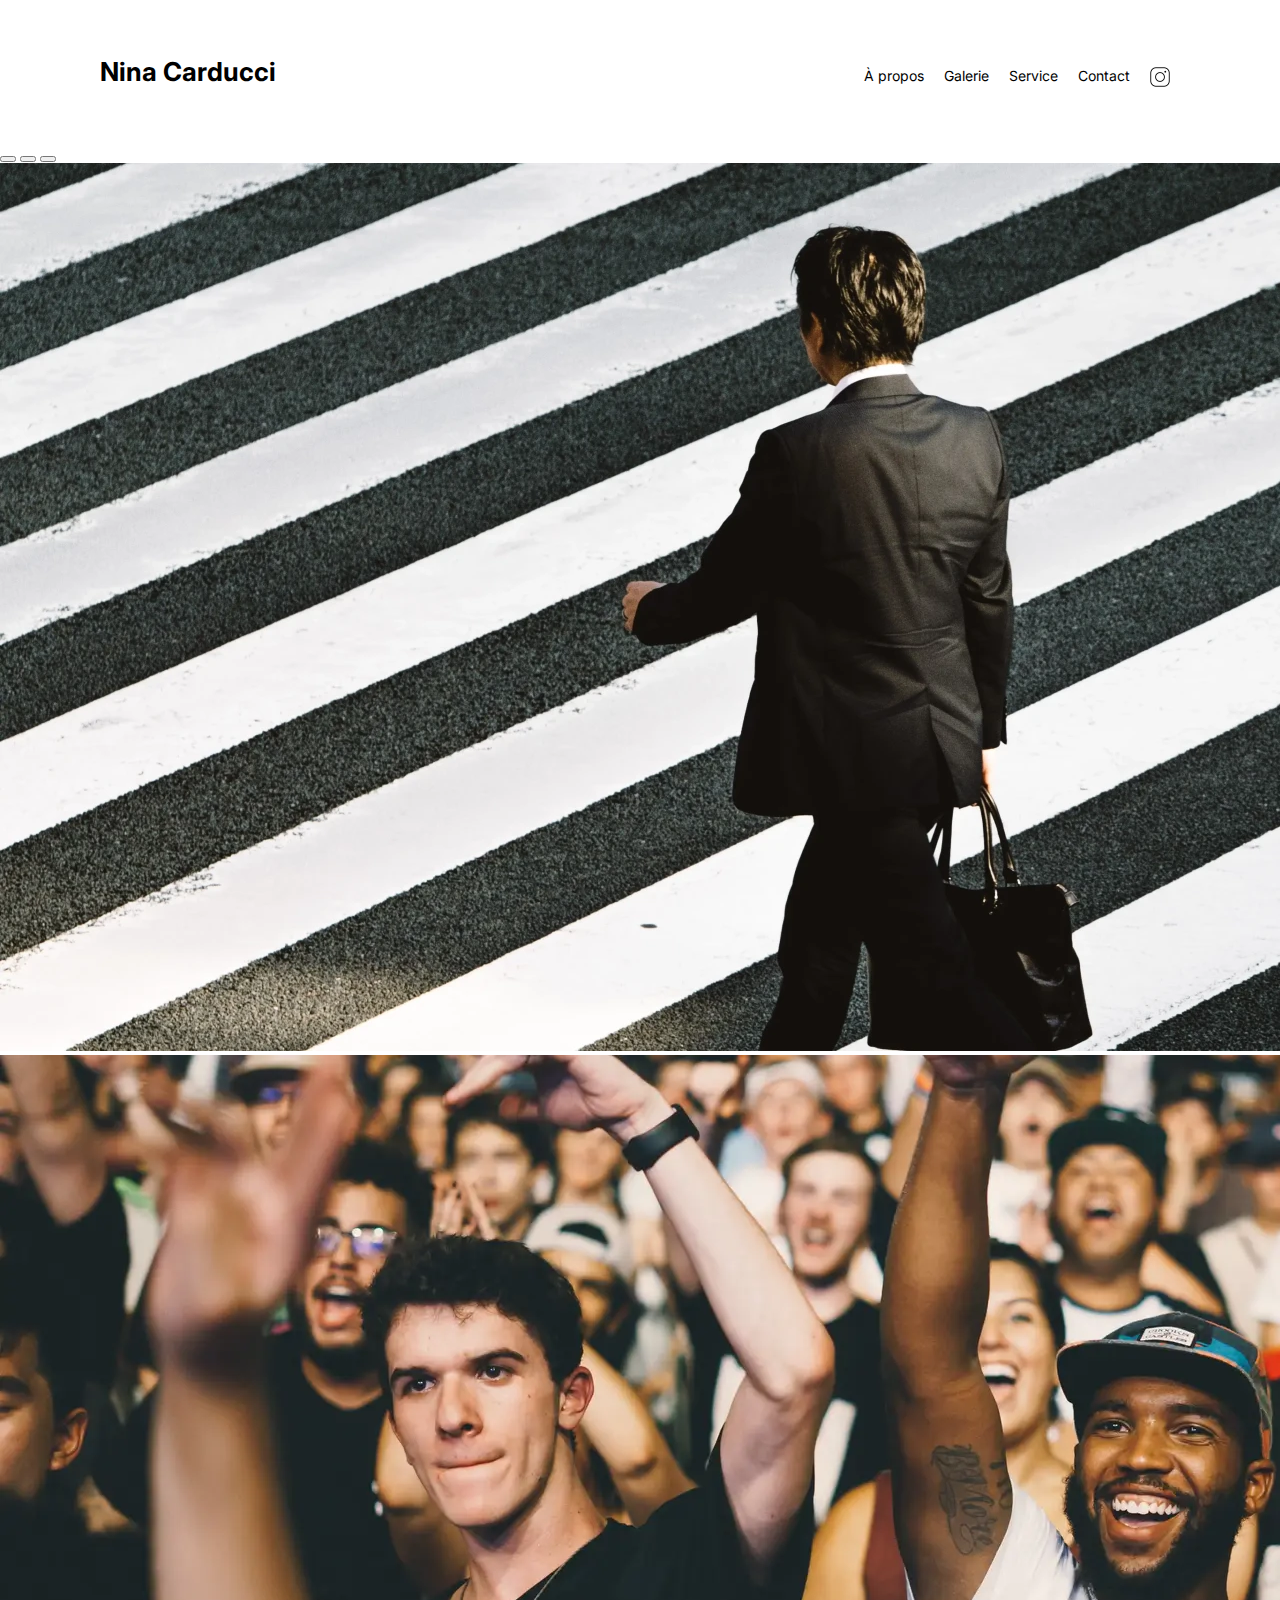
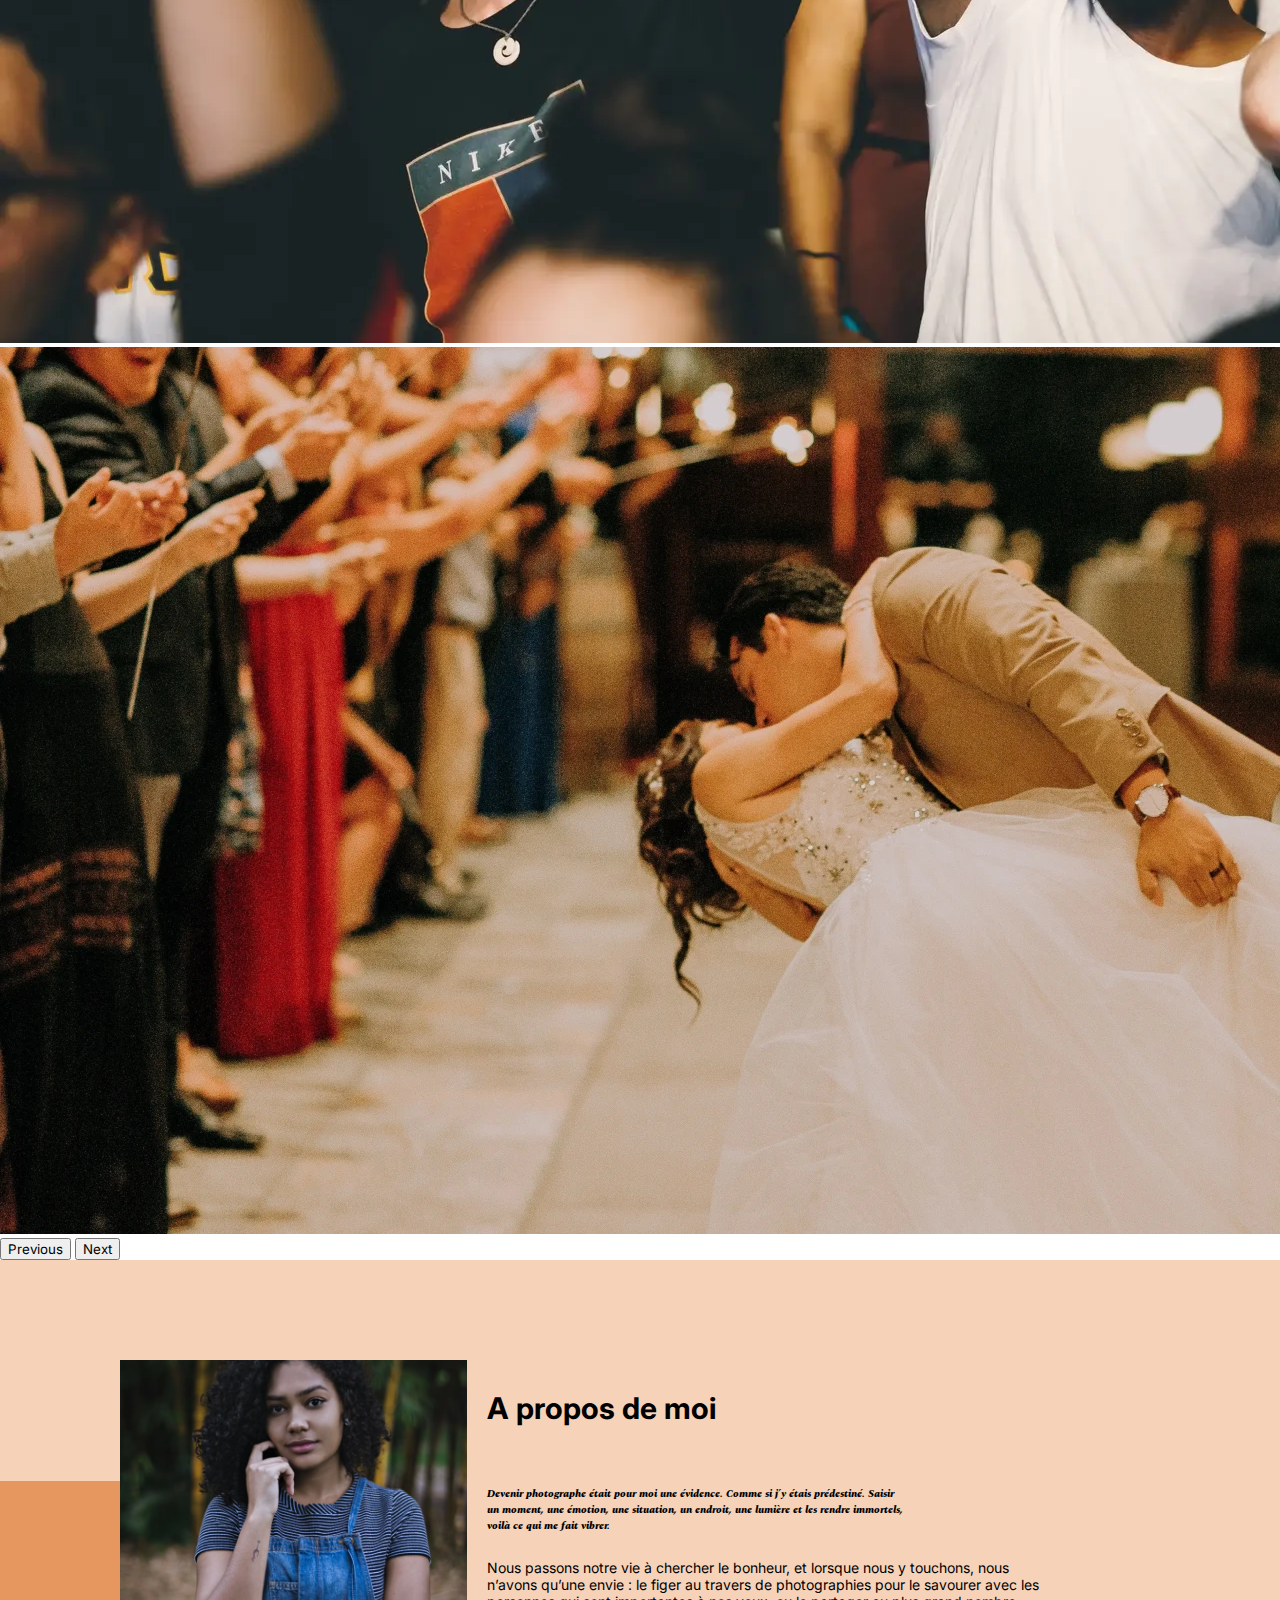
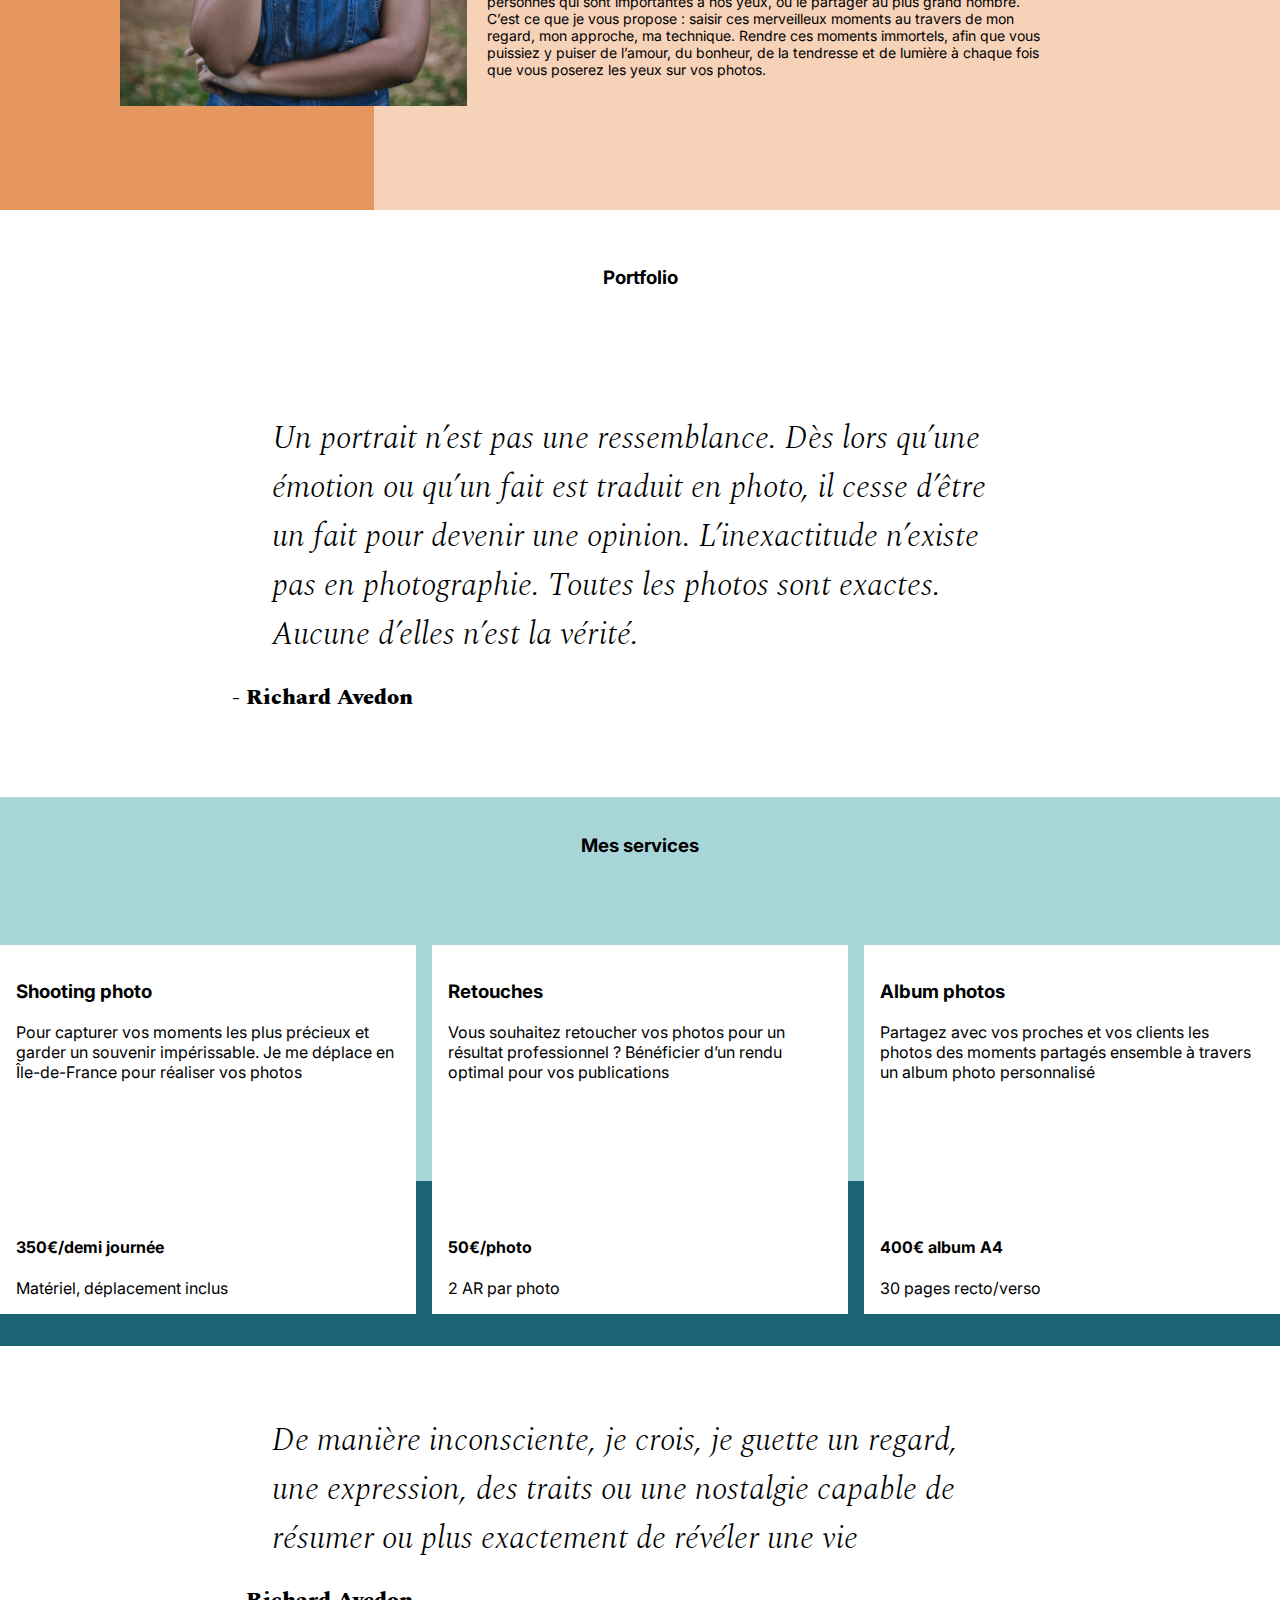
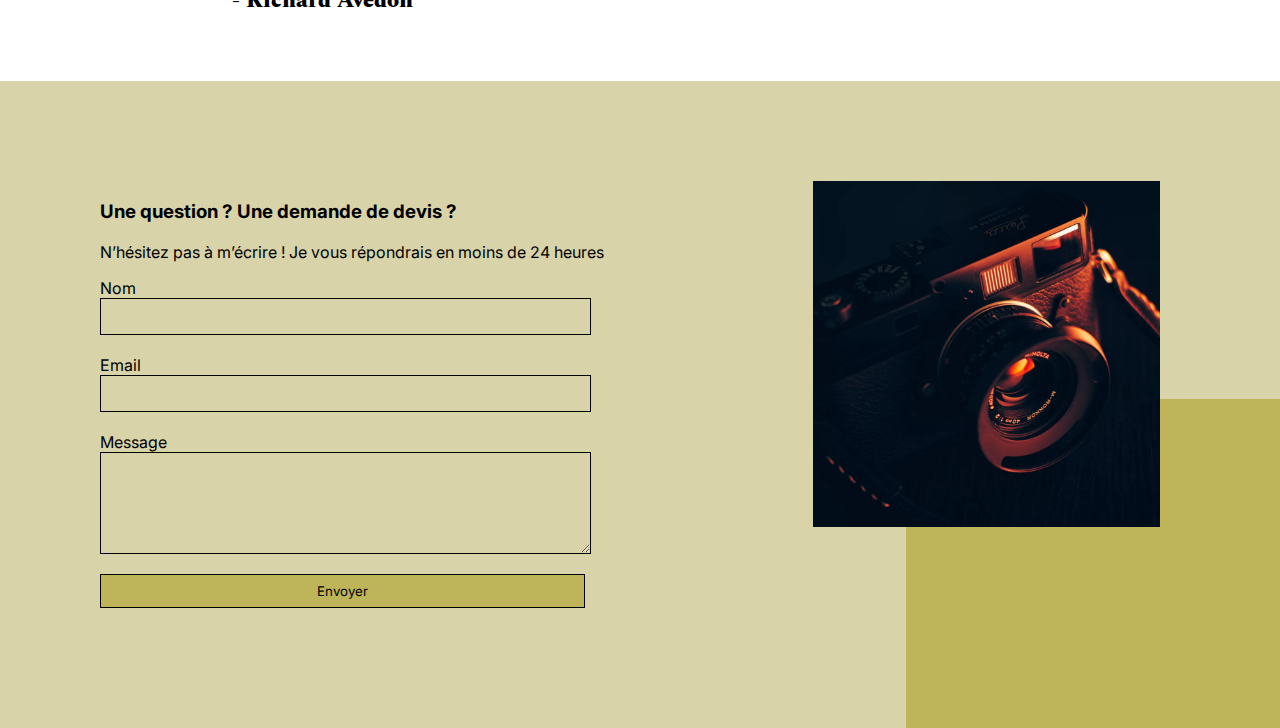
==== index.html @ 7cd70959 "Added lang fr-FR attribut" ====
<!DOCTYPE html>
<html lang="fr-FR">
<head>
	<meta charset="UTF-8">
	<meta name="viewport" content="width=device-width, initial-scale=1.0">
	<meta name="description" content="Découvrez le talent de Nina Carducci, photographe à Bordeaux, à travers son portfolio captivant. Moments figés avec sensibilité et créativité">
	<title>Portfolio de Nina Carducci - Photographe à Bordeaux</title>
	<meta property="og:site_name" content="Portfolio de Nina Carducci - Photographe à Bordeaux">
	<meta property="og:type" content="website">
	<meta property="og:url" content="https://nina-carducci.github.io">
	<meta property="og:title" content="Portfolio de Nina Carducci">
	<meta property="og:description" content="Découvrez le talent de Nina Carducci, photographe à Bordeaux, à travers son portfolio captivant. Moments figés avec sensibilité et créativité">
	<meta property="og:image" content="https://nina-carducci.github.io/assets/images/camera.png">
	<meta property="twitter:card" content="summary">
	<meta property="twitter:title" content="Portfolio de Nina Carducci">
	<meta property="twitter:description" content="Découvrez le talent de Nina Carducci, photographe à Bordeaux, à travers son portfolio captivant. Moments figés avec sensibilité et créativité">
	<meta property="twitter:image" content="https://nina-carducci.github.io/assets/images/camera.png">
	<meta property="twitter:url" content="https://nina-carducci.github.io">
	<link href="https://cdn.jsdelivr.net/npm/bootstrap@5.1.3/dist/css/bootstrap.min.css" rel="stylesheet" integrity="sha384-1BmE4kWBq78iYhFldvKuhfTAU6auU8tT94WrHftjDbrCEXSU1oBoqyl2QvZ6jIW3" crossorigin="anonymous">
	<link rel="stylesheet" href="./assets/style-min.css">
	<link rel="preconnect" href="https://fonts.googleapis.com">
	<link rel="preconnect" href="https://fonts.gstatic.com" crossorigin>
	<link href="https://fonts.googleapis.com/css2?family=Inter&family=Spectral:ital,wght@0,400;1,300;1,400;1,800&display=swap" rel="preload" as="style" onload="this.onload=null;this.rel='stylesheet'">
	<link rel="preload" as="image" href="./assets/images/slider/edward-cisneros.webp">
	<link rel="preload" as="image" href="./assets/images/slider/nicholas-green.webp">
	<link rel="preload" as="image" href="./assets/images/slider/ryoji-iwata.webp">
	<script src="https://cdn.jsdelivr.net/npm/bootstrap@5.1.3/dist/js/bootstrap.bundle.min.js" integrity="sha384-ka7Sk0Gln4gmtz2MlQnikT1wXgYsOg+OMhuP+IlRH9sENBO0LRn5q+8nbTov4+1p" crossorigin="anonymous"></script>
	<script src="https://code.jquery.com/jquery-3.4.1.min.js" integrity="sha256-CSXorXvZcTkaix6Yvo6HppcZGetbYMGWSFlBw8HfCJo=" crossorigin="anonymous"></script>
</head>
<body>
<header class="top-header">
	<h3 class="name">Nina Carducci</h3>
	<nav class="nav">   
		<ul>
			<li><a href="#about">À propos</a></li>
			<li><a href="#gallery">Galerie</a></li>
			<li><a href="#services">Service</a></li>
			<li><a href="#contact">Contact</a></li>
			<li><a class="social-link" href="https://www.instagram.com/ninacarducci.photo/?hl=fr" target="_blank"><img src="assets/images/instagram.webp" alt="Logo Instagram redirigeant vers le compte de Nina Carducci"></a></li>
		</ul>
	</nav>
</header>
<main>
	<section id="header">
		<div id="carouselExampleIndicators" class="carousel slide" data-bs-ride="carousel">
			<div class="carousel-indicators">
				<button type="button" data-bs-target="#carouselExampleIndicators" data-bs-slide-to="0" class="active" aria-current="true" aria-label="Slide 1"></button>
				<button type="button" data-bs-target="#carouselExampleIndicators" data-bs-slide-to="1" aria-label="Slide 2"></button>
				<button type="button" data-bs-target="#carouselExampleIndicators" data-bs-slide-to="2" aria-label="Slide 3"></button>
			</div>
			<div class="carousel-inner" itemscope itemtype="https://schema.org/Photograph">
				<div class="carousel-item active">
					<img src="./assets/images/slider/ryoji-iwata.webp" class="d-block w-100" alt="Homme en costume traversant un passage clouté" itemprop="image">
				</div>
				<div class="carousel-item">
					<img src="./assets/images/slider/nicholas-green.webp" class="d-block w-100" alt="Foule enthousiaste assistant à un concert" itemprop="image">
				</div>
				<div class="carousel-item">
					<img src="./assets/images/slider/edward-cisneros.webp" class="d-block w-100" alt="Couple s'embrassant lors d'une danse de mariage." itemprop="image">
				</div>
			</div>
			<button class="carousel-control-prev" type="button" data-bs-target="#carouselExampleIndicators" data-bs-slide="prev">
				<span class="carousel-control-prev-icon" aria-hidden="true"></span>
				<span class="visually-hidden">Previous</span>
			</button>
			<button class="carousel-control-next" type="button" data-bs-target="#carouselExampleIndicators" data-bs-slide="next">
				<span class="carousel-control-next-icon" aria-hidden="true"></span>
				<span class="visually-hidden">Next</span>
			</button>
		</div>
	</section>
	<article id="about" itemscope itemtype="https://schema.org/AboutPage">
		<div class="picture left">
			<img loading="lazy" src="./assets/images/nina.webp" alt="Portrait de la photographe Nina Carducci" itemprop="image">
		</div>
		<section id="about-me">
			<h3 class="about-me__title" itemprop="name">A propos de moi</h3>
			<h6 class="about-me__introduction" itemprop="description">Devenir photographe était pour moi une évidence. Comme si j’y étais prédestiné. Saisir un moment, une émotion, une situation, un endroit, une lumière et les rendre immortels, voilà ce qui me fait vibrer.</h6>
			<p>Nous passons notre vie à chercher le bonheur, et lorsque nous y touchons, nous n’avons qu’une envie : le figer au travers de photographies pour le savourer avec les personnes qui sont importantes à nos yeux, ou le partager au plus grand nombre.
				C’est ce que je vous propose : saisir ces merveilleux moments au travers de mon regard, mon approche, ma technique. Rendre ces moments immortels, afin que vous puissiez y puiser de l’amour, du bonheur, de la tendresse et de lumière à chaque fois que vous poserez les yeux sur vos photos.</p>
		</section>
	</article>
	<section id="gallery">
		<h3 class="title">Portfolio</h3>
		<div class="container py-3" itemscope itemtype="https://schema.org/Photograph">
			<div class="gallery" style="display: none">
				<img loading="lazy" data-gallery-tag="Concert" class="gallery-item" src="./assets/images/gallery/concerts/aaron-paul.webp" alt="Vue de la scène et de la foule lors d'un concert" itemprop="image"/>
				<img loading="lazy" data-gallery-tag="Entreprises" class="gallery-item" src="./assets/images/gallery/entreprise/ali-morshedlou.webp" alt="Portrait d'un homme en costume" itemprop="image"/>
				<img loading="lazy" data-gallery-tag="Entreprises" class="gallery-item" src="./assets/images/gallery/entreprise/jason-goodman.webp" alt="Femme riant joyeusement avec ses collègues sur son lieu de travail" itemprop="image"/>
				<img loading="lazy" data-gallery-tag="Mariages" class="gallery-item" src="./assets/images/gallery/mariage/hannah-busing.webp" alt="Mains des mariés se tenant tendrement" itemprop="image"/>
				<img loading="lazy" data-gallery-tag="Portrait" class="gallery-item" src="./assets/images/gallery/portraits/ade-tunji.webp" alt="Portrait d'un homme ébloui par le soleil" itemprop="image"/>
				<img loading="lazy" data-gallery-tag="Mariages" class="gallery-item" src="./assets/images/gallery/mariage/jakob-owens.webp" alt="Couple amoureux se regardant dans les yeux en extérieur lors de leur mariage" itemprop="image"/>
				<img loading="lazy" data-gallery-tag="Portrait" class="gallery-item" src="./assets/images/gallery/portraits/nino-van-prattenburg.webp" alt="Portrait d'une femme portant des lunettes, vue derrière un grillage" itemprop="image"/>
				<img loading="lazy" data-gallery-tag="Concert" class="gallery-item" src="./assets/images/gallery/concerts/austin-neill.webp" alt="Artiste chantant sur scène lors d'un concert" itemprop="image"/>
				<img loading="lazy" data-gallery-tag="Entreprises" class="gallery-item" src="./assets/images/gallery/entreprise/mateus-campos-felipe.webp" alt="Femme riant devant son ordinateur au bureau" itemprop="image"/>
			</div>
		</div>
		<div class="quote" itemscope itemtype="https://schema.org/Quotation">
			<figure>
				<blockquote>
					<h1 class="quote__text" itemprop="citation">Un portrait n’est pas une ressemblance. Dès lors qu’une émotion ou qu’un fait est traduit en photo, il cesse d’être un fait pour devenir une opinion. L’inexactitude n’existe pas en photographie. Toutes les photos sont exactes. Aucune d’elles n’est la vérité.</h1>
				</blockquote>
				<figcaption class="quote__author" itemprop="spokenByCharacter">- Richard Avedon</figcaption>
			</figure>
		</div>
	</section>
	<section id="services" itemscope itemtype="https://schema.org/ProfessionalService">
		<meta itemprop="name" content="Nina Carducci">
		<meta itemprop="telephone" content="05 56 67 78 89">
		<meta itemprop="openingHours" content="Mo-Fr 10:00-19:00">
		<span itemprop="address" itemscope itemtype="https://schema.org/PostalAddress">
			<meta itemprop="addressCountry" content="FR">
			<meta itemprop="addressRegion" content="Gironde">
			<meta itemprop="addressLocality" content="Bordeaux">
			<meta itemprop="postalCode" content="33200">
			<meta itemprop="streetAddress" content="68 avenue Alsace-Lorraine">
		</span>
		<meta itemprop="priceRange" content="50€ - 400€">
		<h3 class="title">Mes services</h3>
		<div class="container">
			<article class="service" itemprop="makesOffer" itemscope itemtype="https://schema.org/Offer">
				<div class="service__description">
					<h3 itemprop="name">Shooting photo</h3>
					<p itemprop="description">Pour capturer vos moments les plus précieux et garder un souvenir impérissable. Je me déplace en Île-de-France pour réaliser vos photos</p>
				</div>
				<div class="service__price">
					<h4 itemprop="price">350€/demi journée</h4>
					<span itemprop="disambiguatingDescription">Matériel, déplacement inclus</span>
				</div>

			</article>
			<article class="service" itemprop="makesOffer" itemscope itemtype="https://schema.org/Offer">
				<div class="service__description">
					<h3 itemprop="name">Retouches</h3>
					<p itemprop="description">Vous souhaitez retoucher vos photos pour un résultat professionnel ? Bénéficier d’un rendu optimal pour vos publications</p>
				</div>
				<div class="service__price">
					<h4 itemprop="price">50€/photo</h4>
					<span itemprop="disambiguatingDescription">2 AR par photo</span>
				</div>
			</article>
			<article class="service" itemprop="makesOffer" itemscope itemtype="https://schema.org/Offer">
				<div class="service__description">
					<h3 itemprop="name">Album photos</h3>
					<p itemprop="description">Partagez avec vos proches et vos clients les photos des moments partagés ensemble à travers un album photo personnalisé</p>
				</div>
				<div class="service__price">
					<h4 itemprop="price">400€ album A4</h4>
					<span itemprop="disambiguatingDescription">30 pages recto/verso</span>
				</div>
			</article>
		</div>
	</section>
	<div class="quote" itemscope itemtype="https://schema.org/Quotation">
		<figure>
			<blockquote>
				<h1 class="quote__text" itemprop="citation">De manière inconsciente, je crois, je guette un regard, une expression, des traits ou une nostalgie capable de résumer ou plus exactement de révéler une vie</h1>
			</blockquote>
			<figcaption class="quote__author" itemprop="spokenByCharacter">- Richard Avedon</figcaption>
		</figure>
	</div>
</main>
<footer id="contact">
	<div class="container" itemscope itemtype="https://schema.org/ContactPage">
		<div class="form-container">
			<h3 itemprop="name">Une question ? Une demande de devis ?</h3>
			<p itemprop="description"> N’hésitez pas à m’écrire ! Je vous répondrais en moins de 24 heures</p>
			<form action="" method="post">
				<label>Nom</label>
				<input type="text" name="nom" id="nom">
				<label>Email</label>
				<input type="email" name="email" id="email">
				<label>Message</label>
				<textarea name="message" id="message" cols="30" rows="10"></textarea>
				<input type="submit" value="Envoyer"/>
			</form>
		</div>
		<div class="picture right">
			<img loading="lazy" src="./assets/images/camera.webp" alt="Appareil photo" itemprop="image">
		</div>
	</div>
</footer>
	<script src="./assets/maugallery-min.js"></script>
	<script src="./assets/scripts.js"></script>
</body>
</html>
---- assets/style-min.css ----
body{max-width:1920px;margin:auto;}*{font-family:'Inter';font-style:normal;}.top-header{background-color:white;position:sticky;top:0;z-index:1000;display:flex;justify-content:space-between;padding-inline:100px;padding-block:30px;align-items:center;}.top-header .name{font-size:26px;}.nav ul{display:flex;list-style-type:none;font-size:14px;margin-bottom:0;}.nav li{padding-inline:10px;}.nav a{text-decoration:none;color:#000}.social-link img{width:20px;}#about{display:flex;background-color:#F6D2B8;padding-inline:100px;padding-block:100px;position:relative;}.picture.left::before{content:' ';background-color:#E5975F;width:374px;height:329px;position:absolute;bottom:0;left:0;z-index:-1;}.picture{flex:1;margin:0 20px;z-index:0;}.picture img{width:100%;}#about-me{flex:2}.about-me__title{margin-top:1em;margin-bottom:60px;font-size:30px;}.about-me__introduction{font-family:'Spectral';font-weight:800;font-style:italic;width:60%;}#about-me p{width:80%;font-size:14px;}#gallery{}.title{text-align:center;padding-block:2em;}.gallery .nav{justify-content:center;}.nav-pills .nav-link.active,.nav-pills .show>.nav-link{color:#fff;background-color:#BEB45A;border-radius:0;}.nav-pills .nav-link{color:#000}.item-column{position:relative;margin-bottom:0!important;padding:0;}.item-column::after{content:"";display:block;padding-bottom:100%;}.gallery-item{position:absolute;width:100%;height:100%;object-fit:cover;padding:.5em;}.mg-prev,.mg-next{width:30px;height:30px;border-radius:00%;justify-content:center;align-items:center;display:flex;font-size:24px;}.quote{font-family:'Spectral';font-style:italic;width:70%;margin:auto;padding-block:3em;}.quote__text{font-family:Spectral;font-style:italic;font-weight:300;}.quote__author{font-family:Spectral;font-weight:800;font-size:22px;}#services{margin:auto;background-color:#A8D5D8;position:relative;}#services .container::before{content:' ';background-color:#1C6474;position:absolute;width:100%;height:30%;bottom:0;left:0;z-index:0;}#services .container{justify-content:space-between;display:flex;padding:2em 0;}.service{background-color:white;max-width:390px;width:30%;height:337px;padding:1em;display:flex;flex-direction:column;justify-content:space-between;z-index:1;}#contact{margin:auto;background-color:#D8D3A8;position:relative;padding-inline:100px;padding-block:100px;}#contact .container{display:flex;}.picture.right::before{content:' ';background-color:#BEB45A;width:374px;height:329px;position:absolute;bottom:0;right:0;z-index:-1;}.form-container{flex:2;}form{display:flex;flex-direction:column;width:70%;align-items:flex-start;}form input{width:100%;background-color:transparent;border:solid 1px;height:2.5em;margin-bottom:20px;}form textarea{width:100%;background-color:transparent;border:solid 1px;height:5em;line-height:2.5em;font-size:1.2em;margin-bottom:20px;}input[type="submit"]{background-color:#BEB45A;padding:.5em 1em}@media all and (max-width:1180px){.picture{flex:2}#about,#contact .container{align-items:center}.about-me__title{margin-top:0;margin-bottom:1em}#about-me h6,#about-me p{width:100%}}@media all and (max-width:1000px){#about{flex-direction:column}.picture{width:50%}.picture.left::before{width:100%;height:30%;position:absolute;bottom:auto;top:0;left:0;z-index:-1}.about-me__title{text-align:center;margin-top:1em}#services .container{flex-direction:column}.service{width:100%;max-width:100%;height:auto;margin:2em 0}.service__description{margin-bottom:1em}#services .container::before{width:30%;height:100%;bottom:0;right:0;left:auto;z-index:0}#contact .container{flex-direction:column}#contact .picture.right{margin-top:1em}.picture.right::before{width:100%;height:30%;position:absolute;bottom:0;right:0;z-index:-1}}@media all and (max-width:650px){.top-header{flex-direction:column;padding-inline:0}.top-header .nav,.top-header .nav ul{width:100%;padding:0 0 0 0}.top-header .nav li{flex:1;padding-block:1em;text-align:center}.picture.left::before,.picture.right::before{height:150px}#services .container{align-items:center}.service{max-width:90%}#about,#contact{padding-inline:2em;padding-block:2em}form{width:100%}.picture{width:80%}}
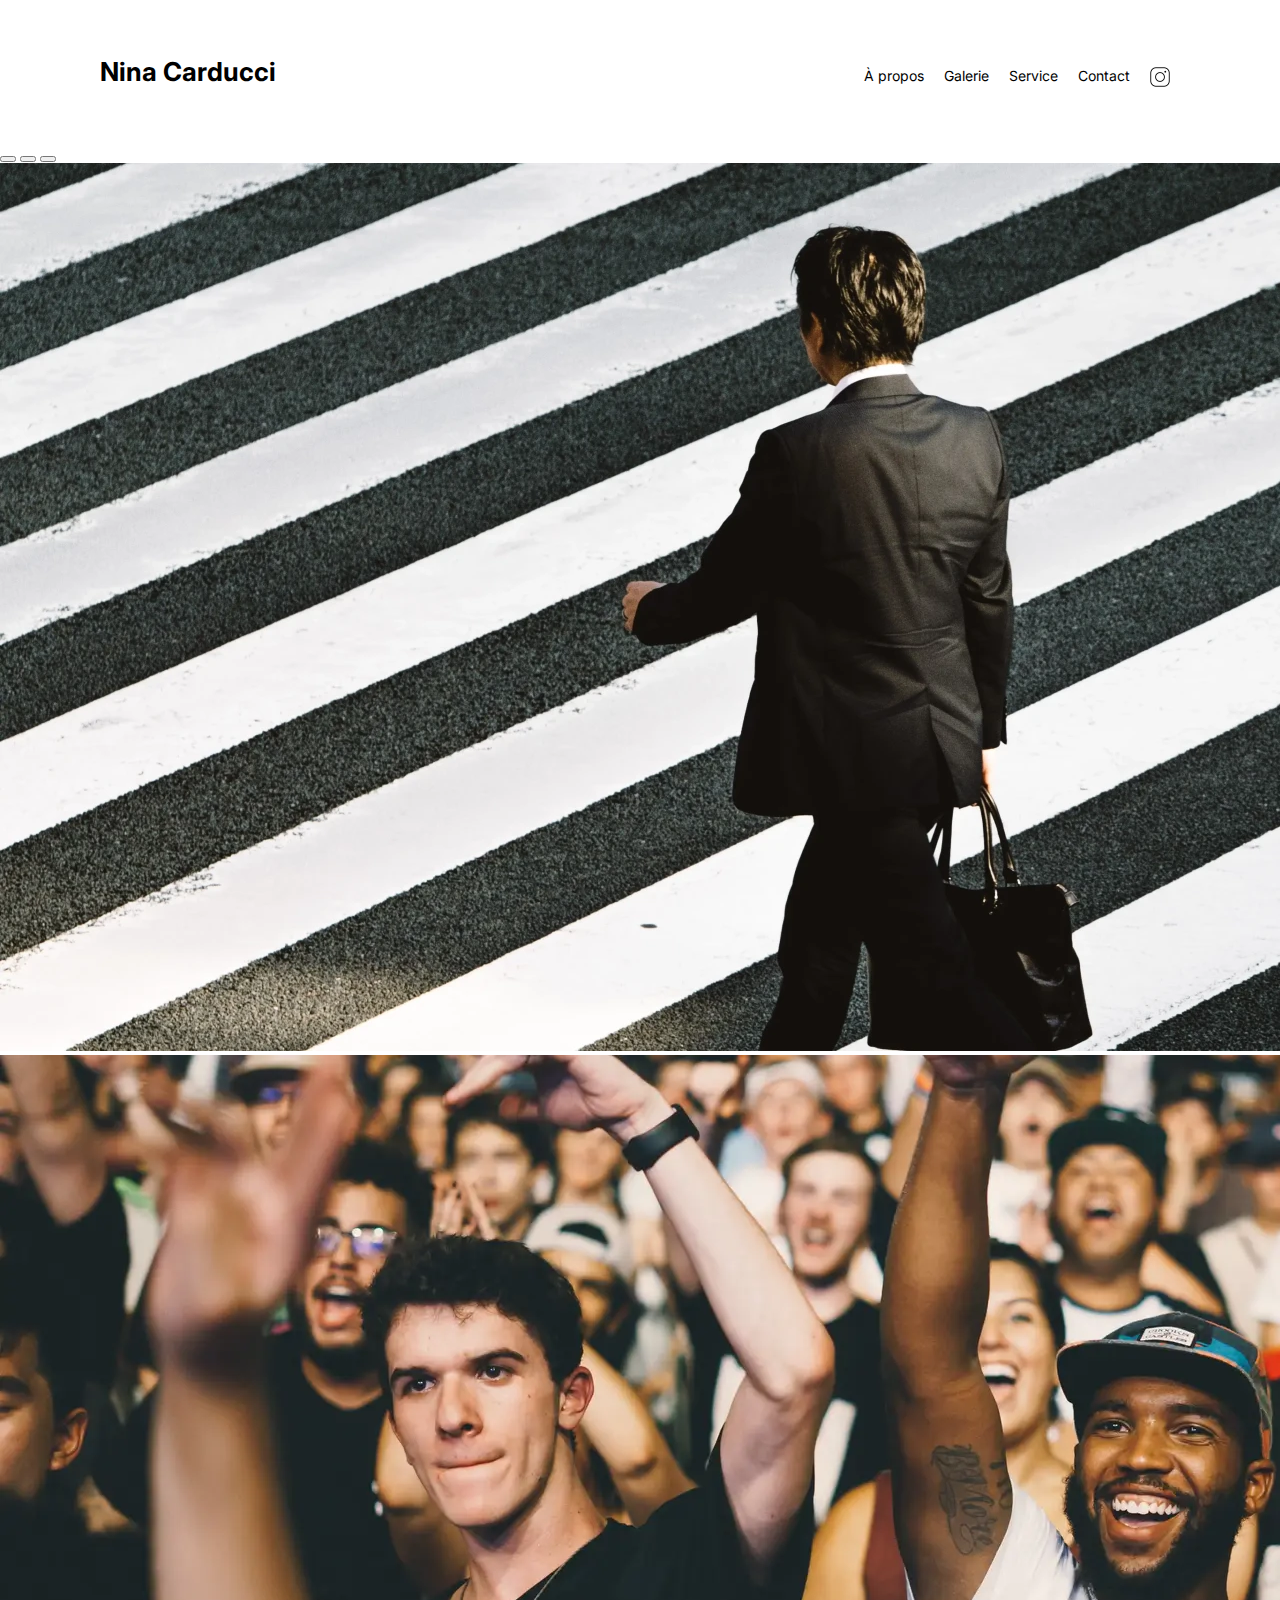
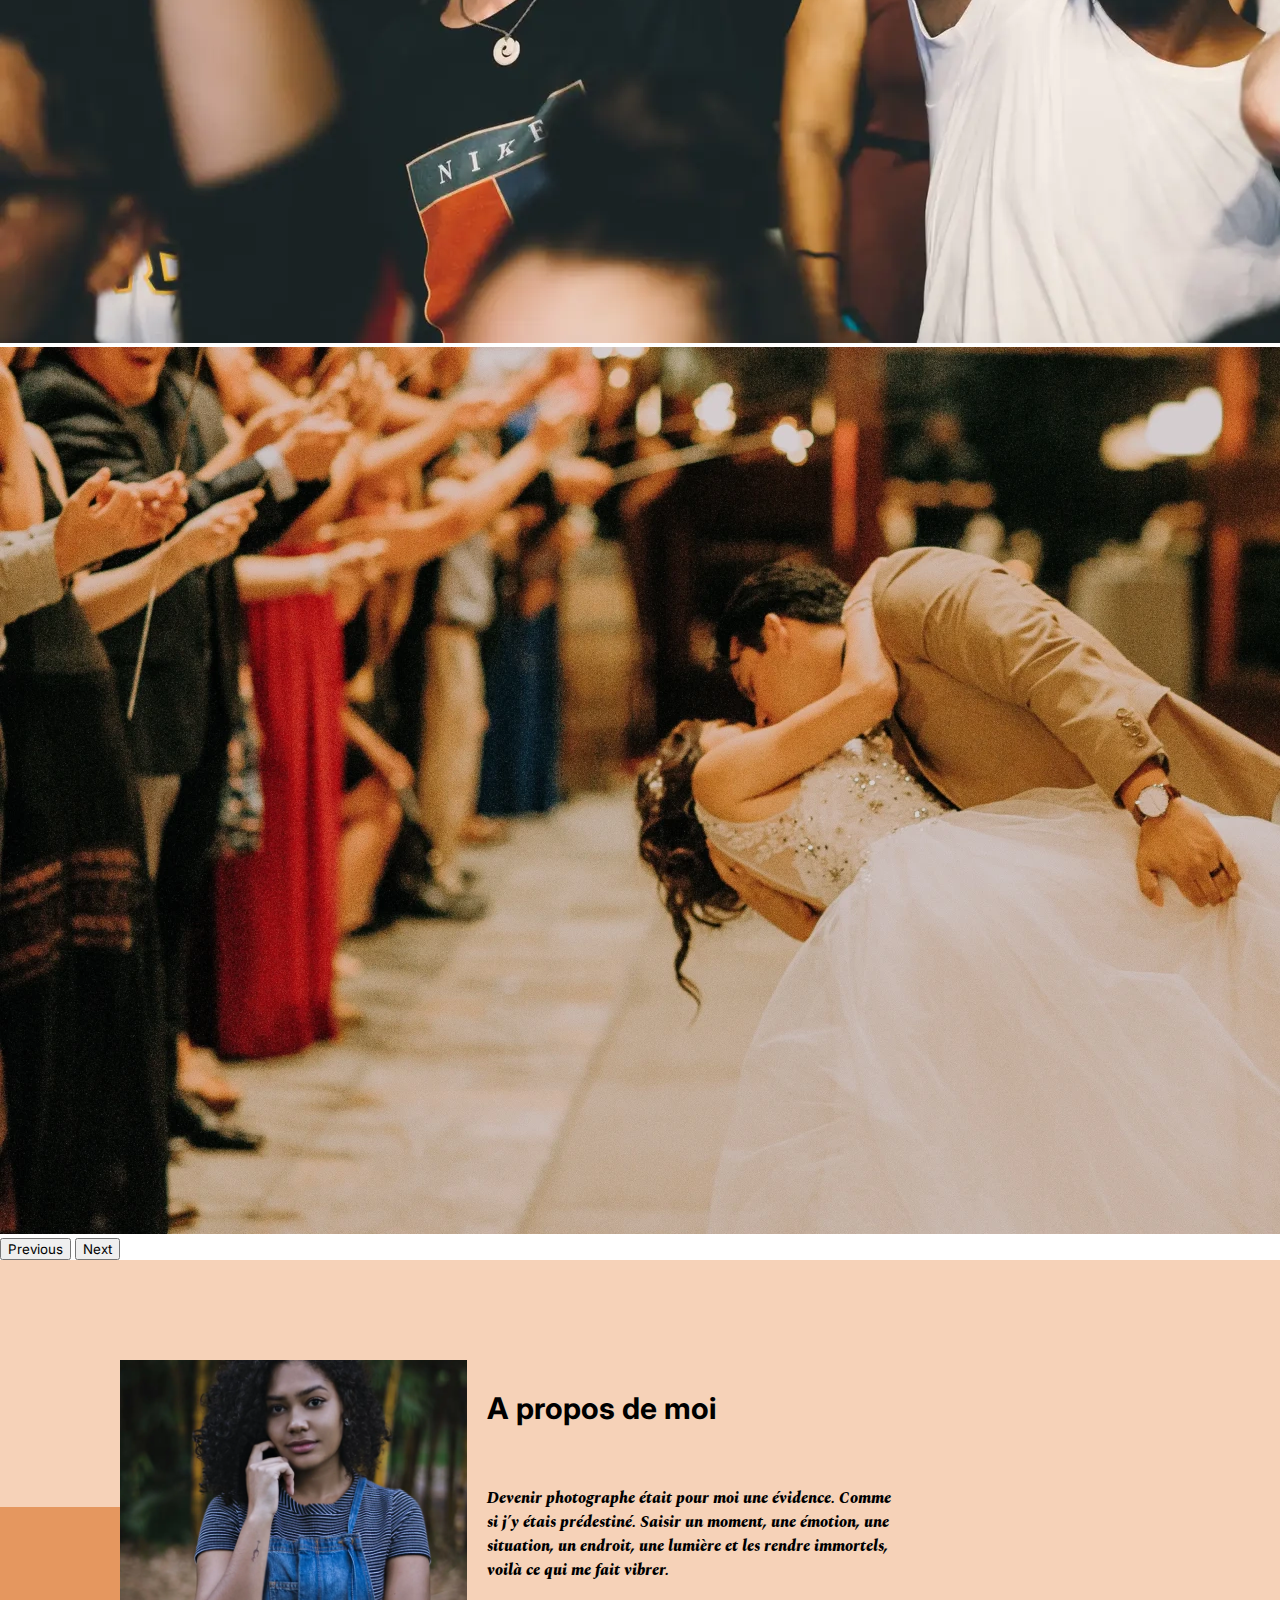
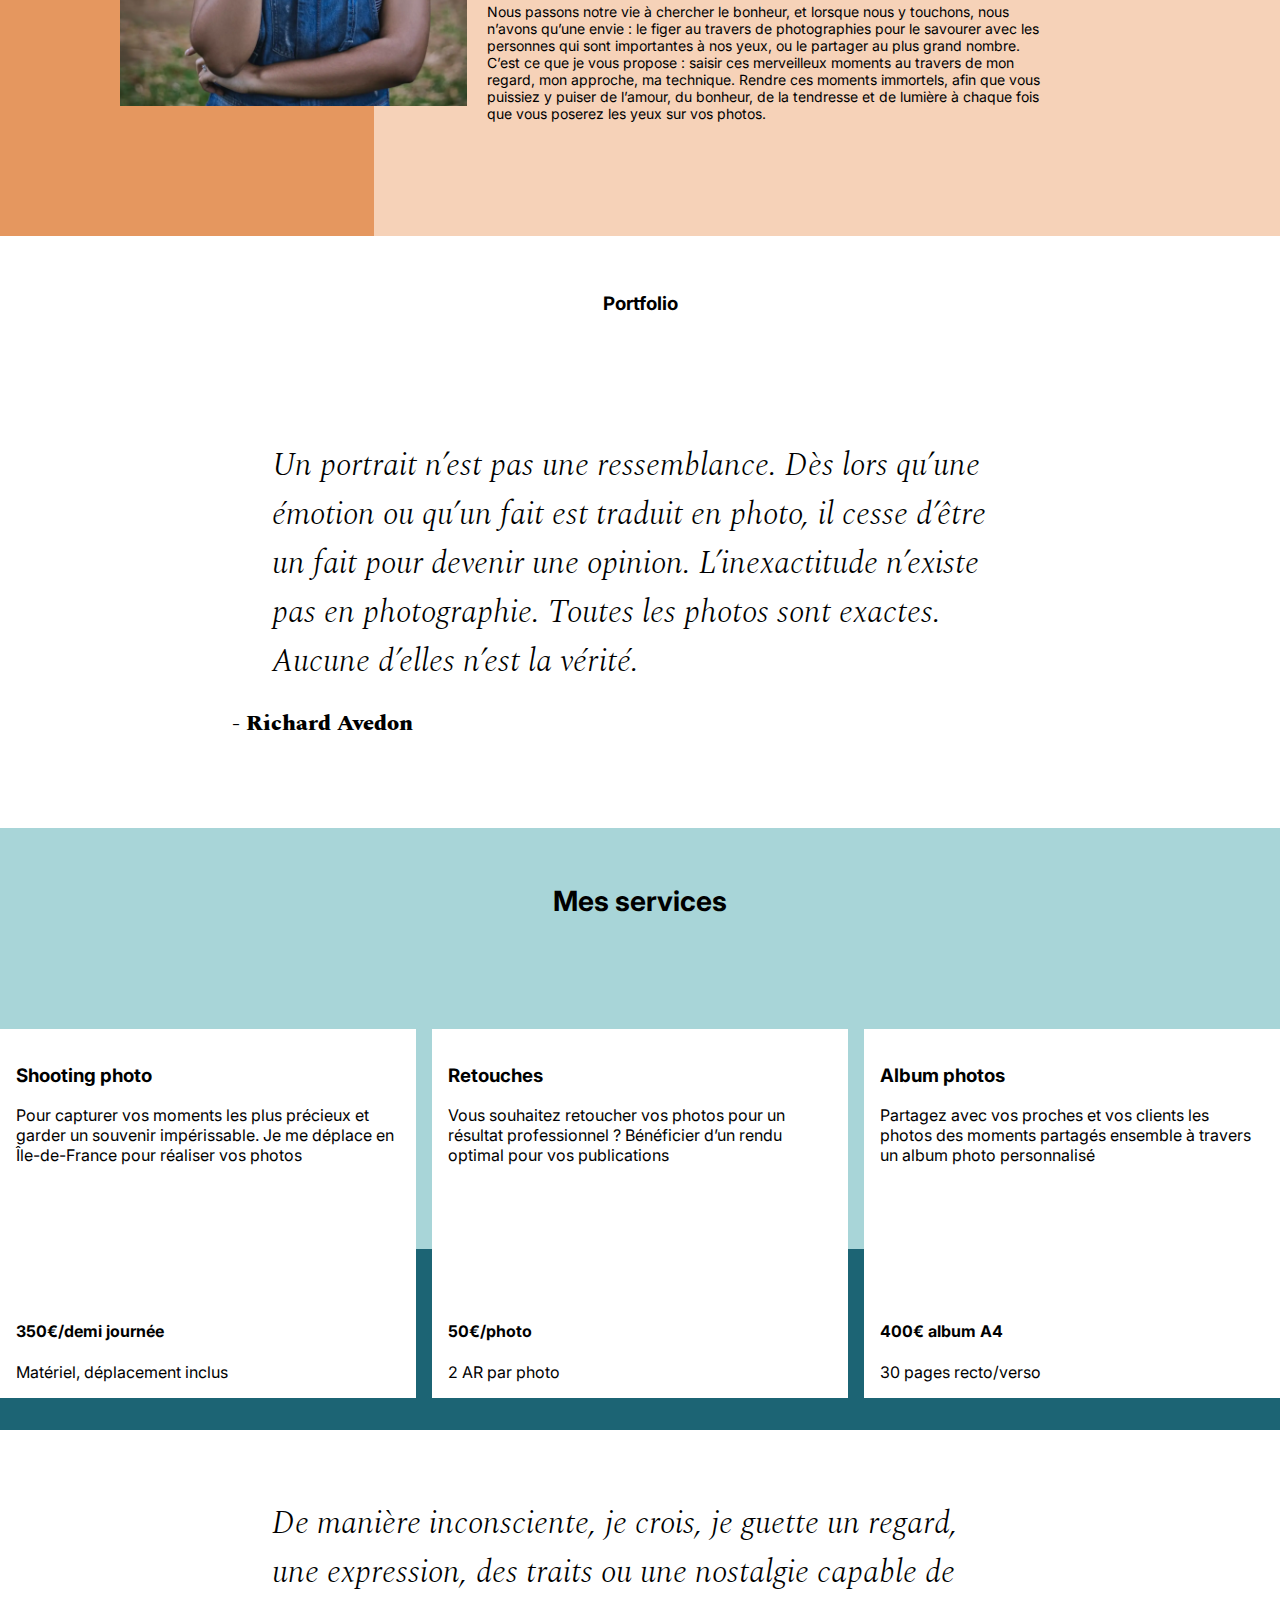
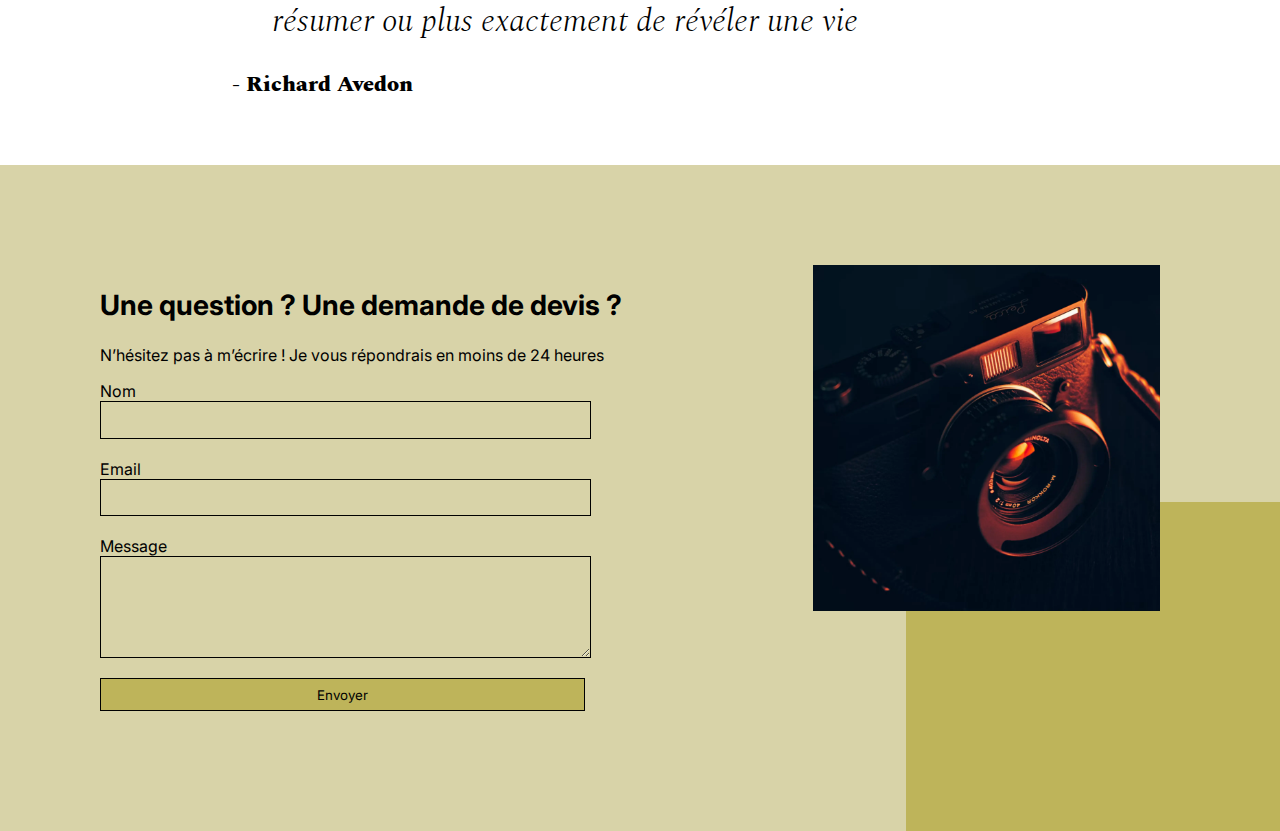
==== commit 7af0b12c: "Fixed skip heading level" ====
--- a/index.html
+++ b/index.html
@@ -75,7 +75,7 @@
 		</div>
 		<section id="about-me">
 			<h3 class="about-me__title" itemprop="name">A propos de moi</h3>
-			<h6 class="about-me__introduction" itemprop="description">Devenir photographe était pour moi une évidence. Comme si j’y étais prédestiné. Saisir un moment, une émotion, une situation, un endroit, une lumière et les rendre immortels, voilà ce qui me fait vibrer.</h6>
+			<h4 class="about-me__introduction" style="font-size: 16px;" itemprop="description">Devenir photographe était pour moi une évidence. Comme si j’y étais prédestiné. Saisir un moment, une émotion, une situation, un endroit, une lumière et les rendre immortels, voilà ce qui me fait vibrer.</h4>
 			<p>Nous passons notre vie à chercher le bonheur, et lorsque nous y touchons, nous n’avons qu’une envie : le figer au travers de photographies pour le savourer avec les personnes qui sont importantes à nos yeux, ou le partager au plus grand nombre.
 				C’est ce que je vous propose : saisir ces merveilleux moments au travers de mon regard, mon approche, ma technique. Rendre ces moments immortels, afin que vous puissiez y puiser de l’amour, du bonheur, de la tendresse et de lumière à chaque fois que vous poserez les yeux sur vos photos.</p>
 		</section>
@@ -116,7 +116,7 @@
 			<meta itemprop="streetAddress" content="68 avenue Alsace-Lorraine">
 		</span>
 		<meta itemprop="priceRange" content="50€ - 400€">
-		<h3 class="title">Mes services</h3>
+		<h2 class="title" style="font-size: 28px;">Mes services</h2>
 		<div class="container">
 			<article class="service" itemprop="makesOffer" itemscope itemtype="https://schema.org/Offer">
 				<div class="service__description">
@@ -163,14 +163,14 @@
 <footer id="contact">
 	<div class="container" itemscope itemtype="https://schema.org/ContactPage">
 		<div class="form-container">
-			<h3 itemprop="name">Une question ? Une demande de devis ?</h3>
+			<h2 style="font-size: 28px;" itemprop="name">Une question ? Une demande de devis ?</h2>
 			<p itemprop="description"> N’hésitez pas à m’écrire ! Je vous répondrais en moins de 24 heures</p>
 			<form action="" method="post">
-				<label>Nom</label>
+				<label for="nom">Nom</label>
 				<input type="text" name="nom" id="nom">
-				<label>Email</label>
+				<label for="email">Email</label>
 				<input type="email" name="email" id="email">
-				<label>Message</label>
+				<label for="message">Message</label>
 				<textarea name="message" id="message" cols="30" rows="10"></textarea>
 				<input type="submit" value="Envoyer"/>
 			</form>
--- a/assets/style-min.css
+++ b/assets/style-min.css
@@ -1 +1 @@
-body{max-width:1920px;margin:auto;}*{font-family:'Inter';font-style:normal;}.top-header{background-color:white;position:sticky;top:0;z-index:1000;display:flex;justify-content:space-between;padding-inline:100px;padding-block:30px;align-items:center;}.top-header .name{font-size:26px;}.nav ul{display:flex;list-style-type:none;font-size:14px;margin-bottom:0;}.nav li{padding-inline:10px;}.nav a{text-decoration:none;color:#000}.social-link img{width:20px;}#about{display:flex;background-color:#F6D2B8;padding-inline:100px;padding-block:100px;position:relative;}.picture.left::before{content:' ';background-color:#E5975F;width:374px;height:329px;position:absolute;bottom:0;left:0;z-index:-1;}.picture{flex:1;margin:0 20px;z-index:0;}.picture img{width:100%;}#about-me{flex:2}.about-me__title{margin-top:1em;margin-bottom:60px;font-size:30px;}.about-me__introduction{font-family:'Spectral';font-weight:800;font-style:italic;width:60%;}#about-me p{width:80%;font-size:14px;}#gallery{}.title{text-align:center;padding-block:2em;}.gallery .nav{justify-content:center;}.nav-pills .nav-link.active,.nav-pills .show>.nav-link{color:#fff;background-color:#BEB45A;border-radius:0;}.nav-pills .nav-link{color:#000}.item-column{position:relative;margin-bottom:0!important;padding:0;}.item-column::after{content:"";display:block;padding-bottom:100%;}.gallery-item{position:absolute;width:100%;height:100%;object-fit:cover;padding:.5em;}.mg-prev,.mg-next{width:30px;height:30px;border-radius:00%;justify-content:center;align-items:center;display:flex;font-size:24px;}.quote{font-family:'Spectral';font-style:italic;width:70%;margin:auto;padding-block:3em;}.quote__text{font-family:Spectral;font-style:italic;font-weight:300;}.quote__author{font-family:Spectral;font-weight:800;font-size:22px;}#services{margin:auto;background-color:#A8D5D8;position:relative;}#services .container::before{content:' ';background-color:#1C6474;position:absolute;width:100%;height:30%;bottom:0;left:0;z-index:0;}#services .container{justify-content:space-between;display:flex;padding:2em 0;}.service{background-color:white;max-width:390px;width:30%;height:337px;padding:1em;display:flex;flex-direction:column;justify-content:space-between;z-index:1;}#contact{margin:auto;background-color:#D8D3A8;position:relative;padding-inline:100px;padding-block:100px;}#contact .container{display:flex;}.picture.right::before{content:' ';background-color:#BEB45A;width:374px;height:329px;position:absolute;bottom:0;right:0;z-index:-1;}.form-container{flex:2;}form{display:flex;flex-direction:column;width:70%;align-items:flex-start;}form input{width:100%;background-color:transparent;border:solid 1px;height:2.5em;margin-bottom:20px;}form textarea{width:100%;background-color:transparent;border:solid 1px;height:5em;line-height:2.5em;font-size:1.2em;margin-bottom:20px;}input[type="submit"]{background-color:#BEB45A;padding:.5em 1em}@media all and (max-width:1180px){.picture{flex:2}#about,#contact .container{align-items:center}.about-me__title{margin-top:0;margin-bottom:1em}#about-me h6,#about-me p{width:100%}}@media all and (max-width:1000px){#about{flex-direction:column}.picture{width:50%}.picture.left::before{width:100%;height:30%;position:absolute;bottom:auto;top:0;left:0;z-index:-1}.about-me__title{text-align:center;margin-top:1em}#services .container{flex-direction:column}.service{width:100%;max-width:100%;height:auto;margin:2em 0}.service__description{margin-bottom:1em}#services .container::before{width:30%;height:100%;bottom:0;right:0;left:auto;z-index:0}#contact .container{flex-direction:column}#contact .picture.right{margin-top:1em}.picture.right::before{width:100%;height:30%;position:absolute;bottom:0;right:0;z-index:-1}}@media all and (max-width:650px){.top-header{flex-direction:column;padding-inline:0}.top-header .nav,.top-header .nav ul{width:100%;padding:0 0 0 0}.top-header .nav li{flex:1;padding-block:1em;text-align:center}.picture.left::before,.picture.right::before{height:150px}#services .container{align-items:center}.service{max-width:90%}#about,#contact{padding-inline:2em;padding-block:2em}form{width:100%}.picture{width:80%}}+body{max-width:1920px;margin:auto;}*{font-family:'Inter';font-style:normal;}.top-header{background-color:white;position:sticky;top:0;z-index:1000;display:flex;justify-content:space-between;padding-inline:100px;padding-block:30px;align-items:center;}.top-header .name{font-size:26px;}.nav ul{display:flex;list-style-type:none;font-size:14px;margin-bottom:0;}.nav li{padding-inline:10px;}.nav a{text-decoration:none;color:#000}.social-link img{width:20px;}#about{display:flex;background-color:#F6D2B8;padding-inline:100px;padding-block:100px;position:relative;}.picture.left::before{content:' ';background-color:#E5975F;width:374px;height:329px;position:absolute;bottom:0;left:0;z-index:-1;}.picture{flex:1;margin:0 20px;z-index:0;}.picture img{width:100%;}#about-me{flex:2}.about-me__title{margin-top:1em;margin-bottom:60px;font-size:30px;}.about-me__introduction{font-family:'Spectral';font-weight:800;font-style:italic;width:60%;}#about-me p{width:80%;font-size:14px;}#gallery{}.title{text-align:center;padding-block:2em;}.gallery .nav{justify-content:center;}.nav-pills .nav-link.active,.nav-pills .show>.nav-link{color:#000;background-color:#BEB45A;border-radius:0;}.nav-pills .nav-link{color:#000}.item-column{position:relative;margin-bottom:0!important;padding:0;}.item-column::after{content:"";display:block;padding-bottom:100%;}.gallery-item{position:absolute;width:100%;height:100%;object-fit:cover;padding:.5em;}.mg-prev,.mg-next{width:30px;height:30px;border-radius:00%;justify-content:center;align-items:center;display:flex;font-size:24px;}.quote{font-family:'Spectral';font-style:italic;width:70%;margin:auto;padding-block:3em;}.quote__text{font-family:Spectral;font-style:italic;font-weight:300;}.quote__author{font-family:Spectral;font-weight:800;font-size:22px;}#services{margin:auto;background-color:#A8D5D8;position:relative;}#services .container::before{content:' ';background-color:#1C6474;position:absolute;width:100%;height:30%;bottom:0;left:0;z-index:0;}#services .container{justify-content:space-between;display:flex;padding:2em 0;}.service{background-color:white;max-width:390px;width:30%;height:337px;padding:1em;display:flex;flex-direction:column;justify-content:space-between;z-index:1;}#contact{margin:auto;background-color:#D8D3A8;position:relative;padding-inline:100px;padding-block:100px;}#contact .container{display:flex;}.picture.right::before{content:' ';background-color:#BEB45A;width:374px;height:329px;position:absolute;bottom:0;right:0;z-index:-1;}.form-container{flex:2;}form{display:flex;flex-direction:column;width:70%;align-items:flex-start;}form input{width:100%;background-color:transparent;border:solid 1px;height:2.5em;margin-bottom:20px;}form textarea{width:100%;background-color:transparent;border:solid 1px;height:5em;line-height:2.5em;font-size:1.2em;margin-bottom:20px;}input[type="submit"]{background-color:#BEB45A;padding:.5em 1em}@media all and (max-width:1180px){.picture{flex:2}#about,#contact .container{align-items:center}.about-me__title{margin-top:0;margin-bottom:1em}#about-me h6,#about-me p{width:100%}}@media all and (max-width:1000px){#about{flex-direction:column}.picture{width:50%}.picture.left::before{width:100%;height:30%;position:absolute;bottom:auto;top:0;left:0;z-index:-1}.about-me__title{text-align:center;margin-top:1em}#services .container{flex-direction:column}.service{width:100%;max-width:100%;height:auto;margin:2em 0}.service__description{margin-bottom:1em}#services .container::before{width:30%;height:100%;bottom:0;right:0;left:auto;z-index:0}#contact .container{flex-direction:column}#contact .picture.right{margin-top:1em}.picture.right::before{width:100%;height:30%;position:absolute;bottom:0;right:0;z-index:-1}}@media all and (max-width:650px){.top-header{flex-direction:column;padding-inline:0}.top-header .nav,.top-header .nav ul{width:100%;padding:0 0 0 0}.top-header .nav li{flex:1;padding-block:1em;text-align:center}.picture.left::before,.picture.right::before{height:150px}#services .container{align-items:center}.service{max-width:90%}#about,#contact{padding-inline:2em;padding-block:2em}form{width:100%}.picture{width:80%}}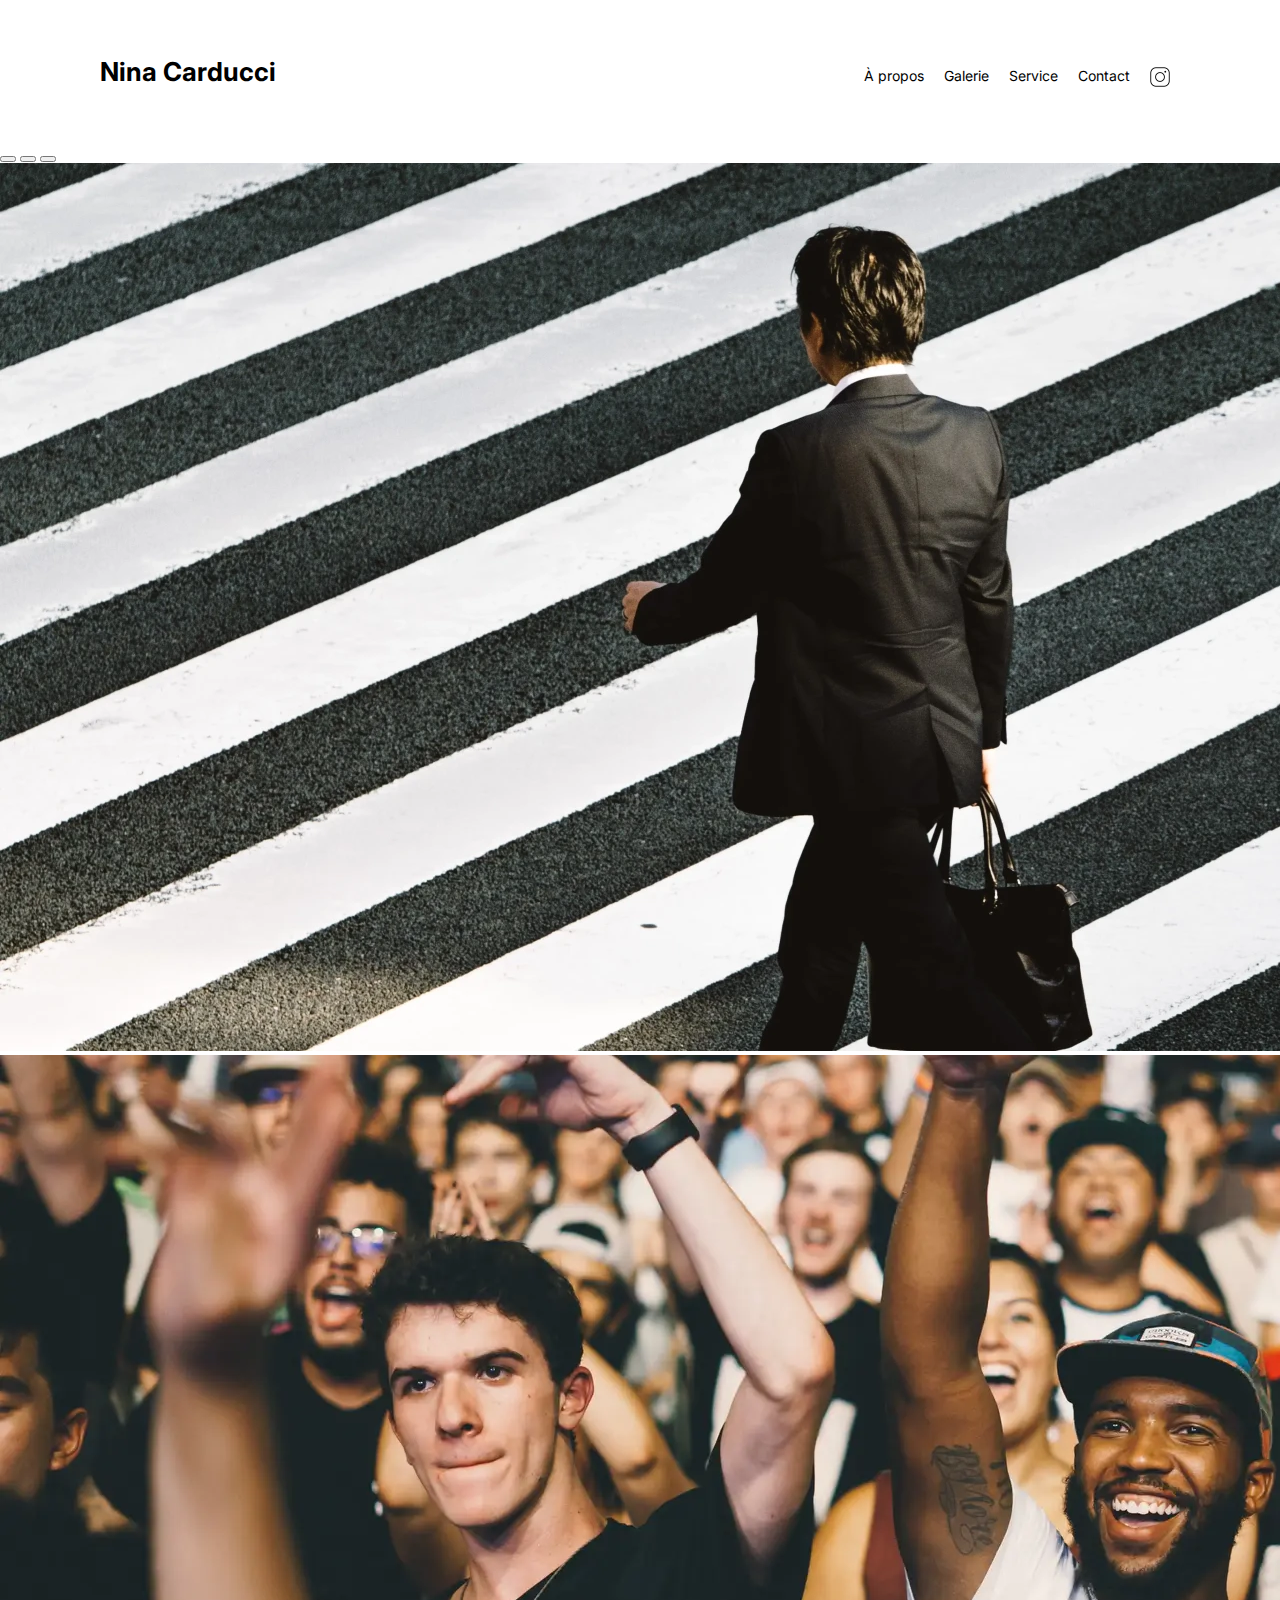
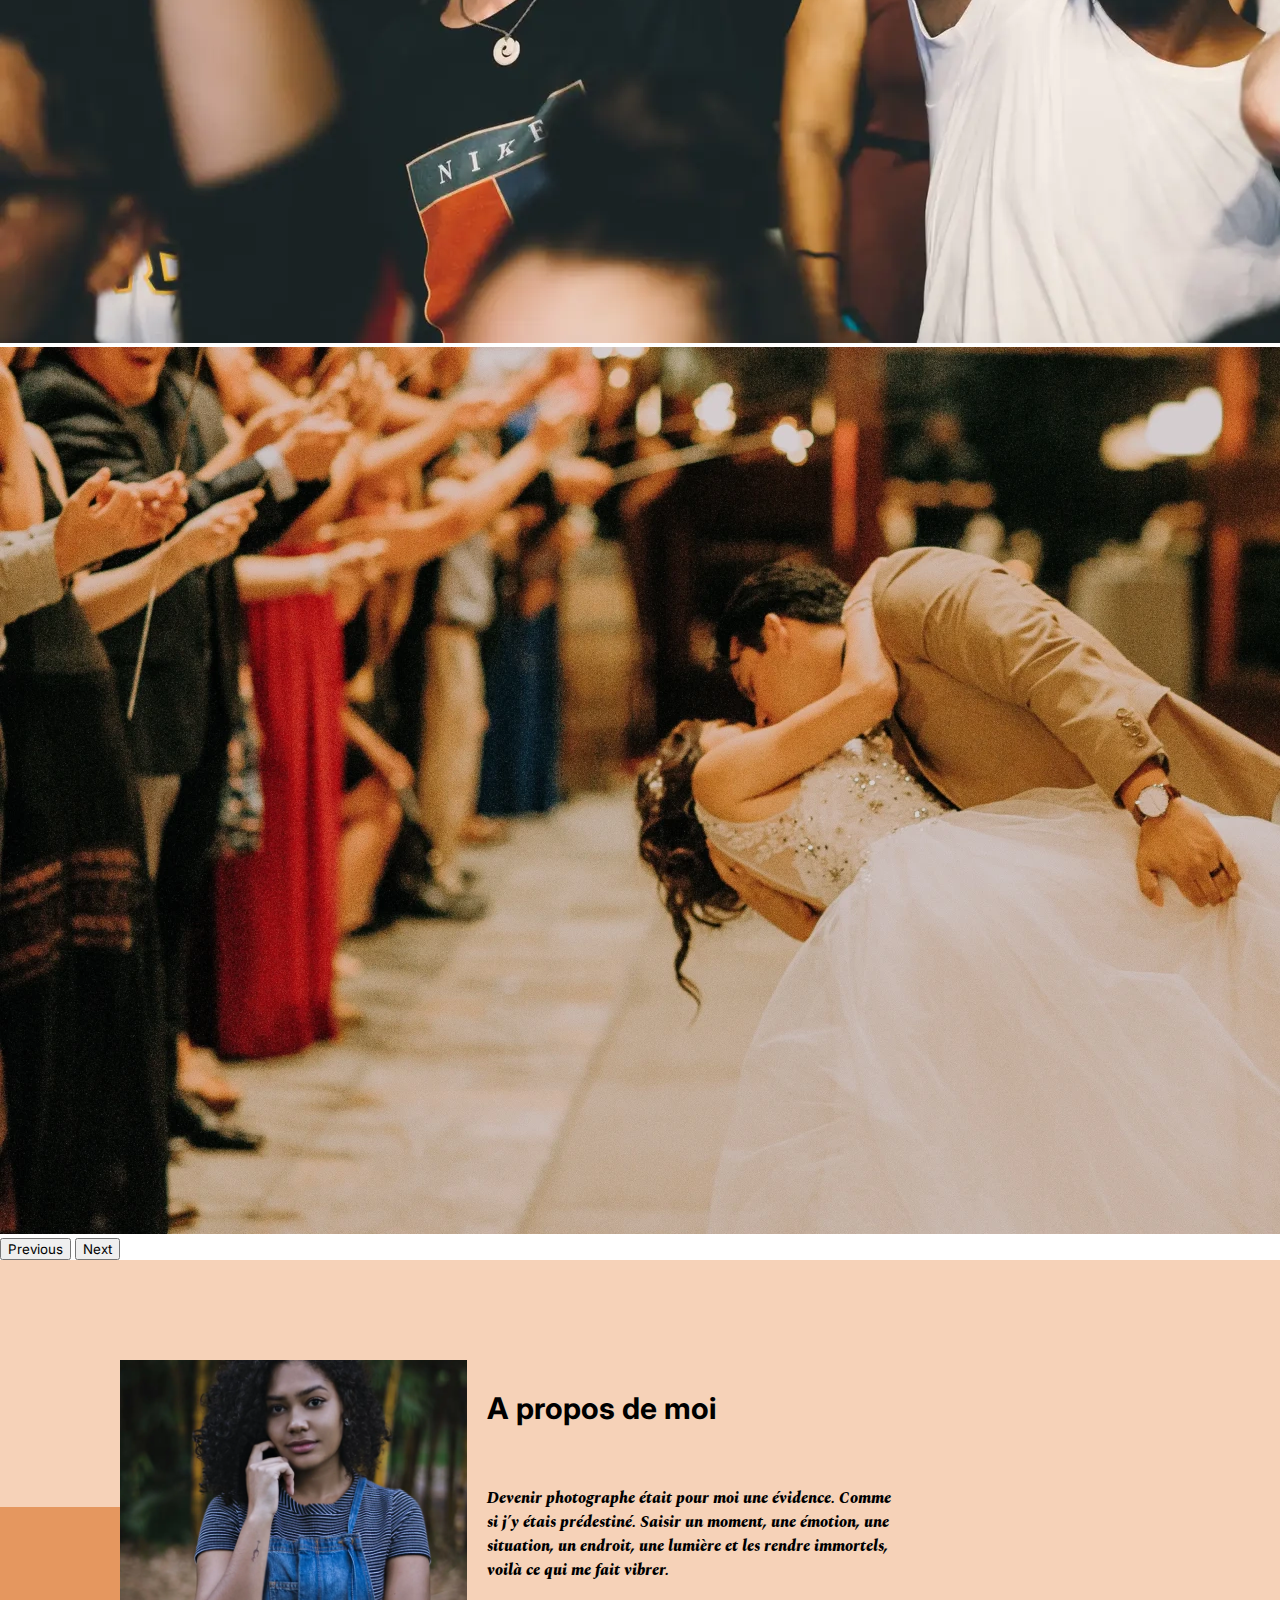
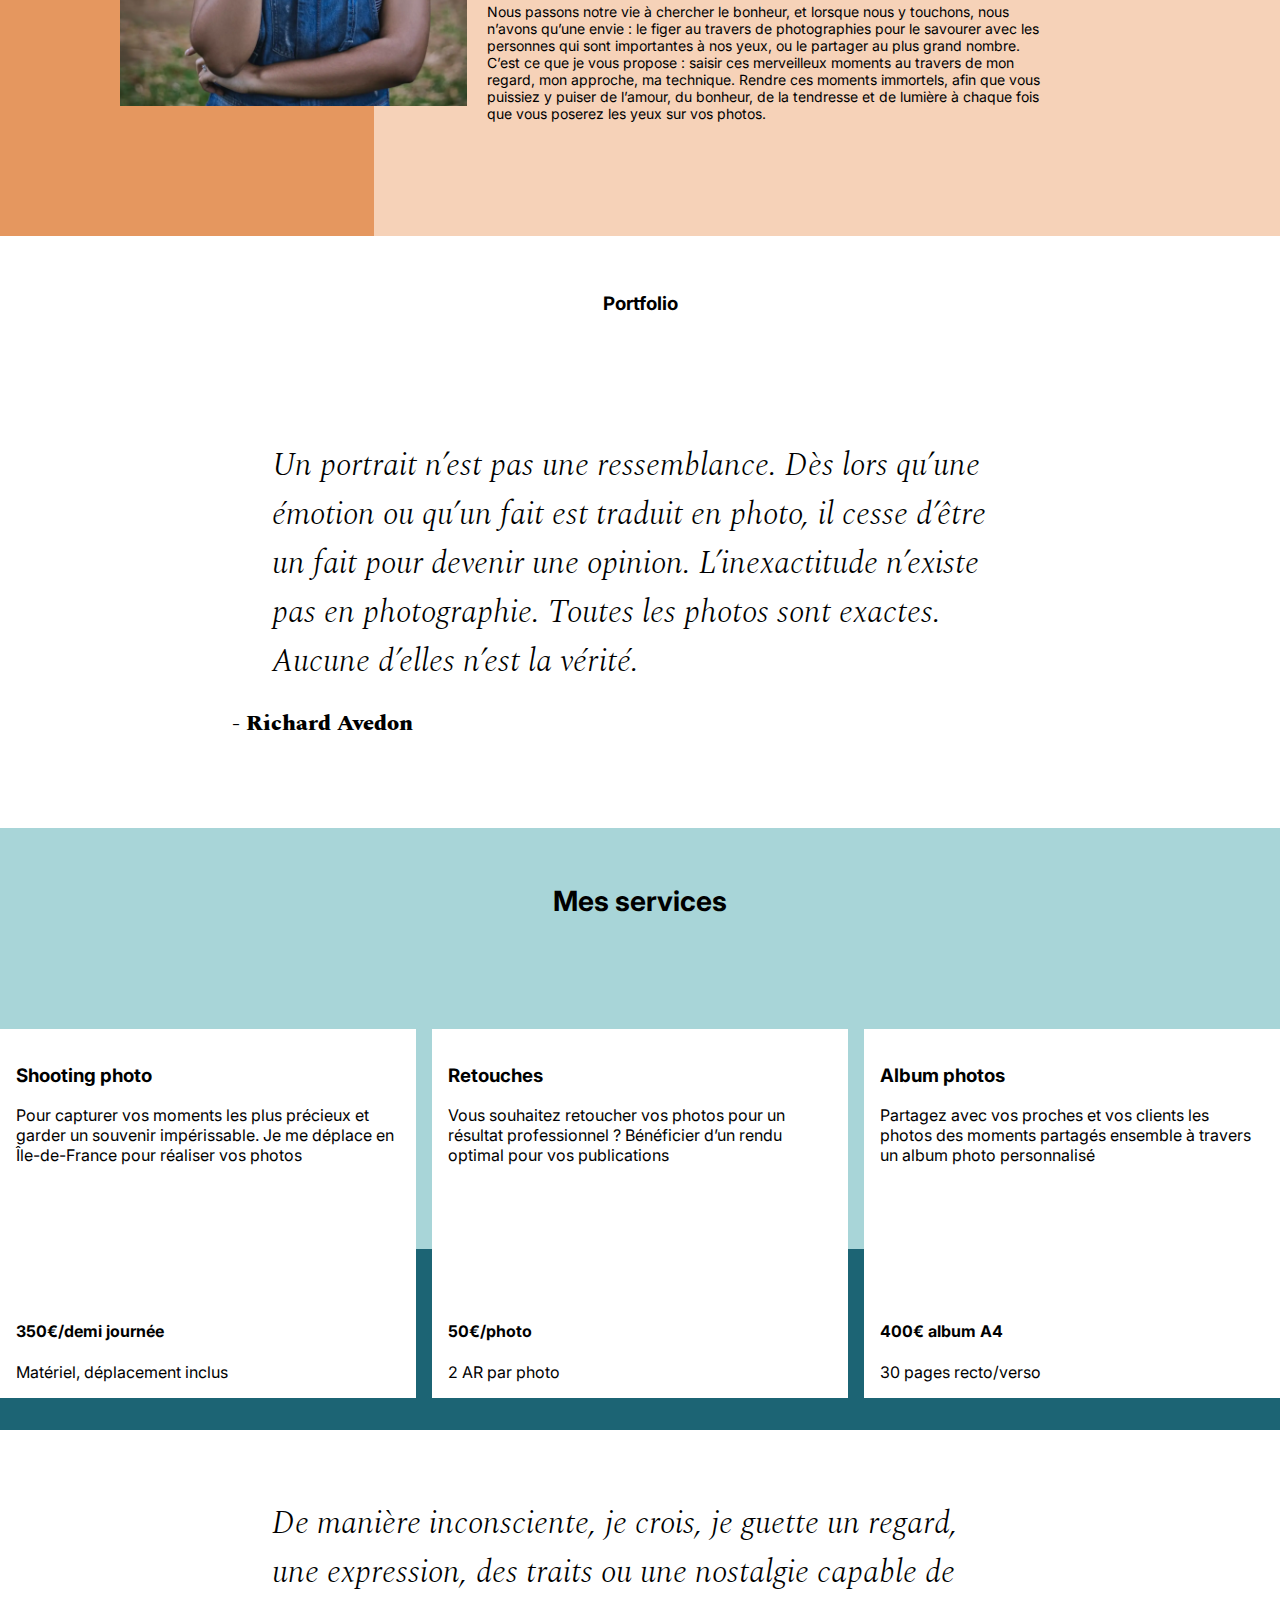
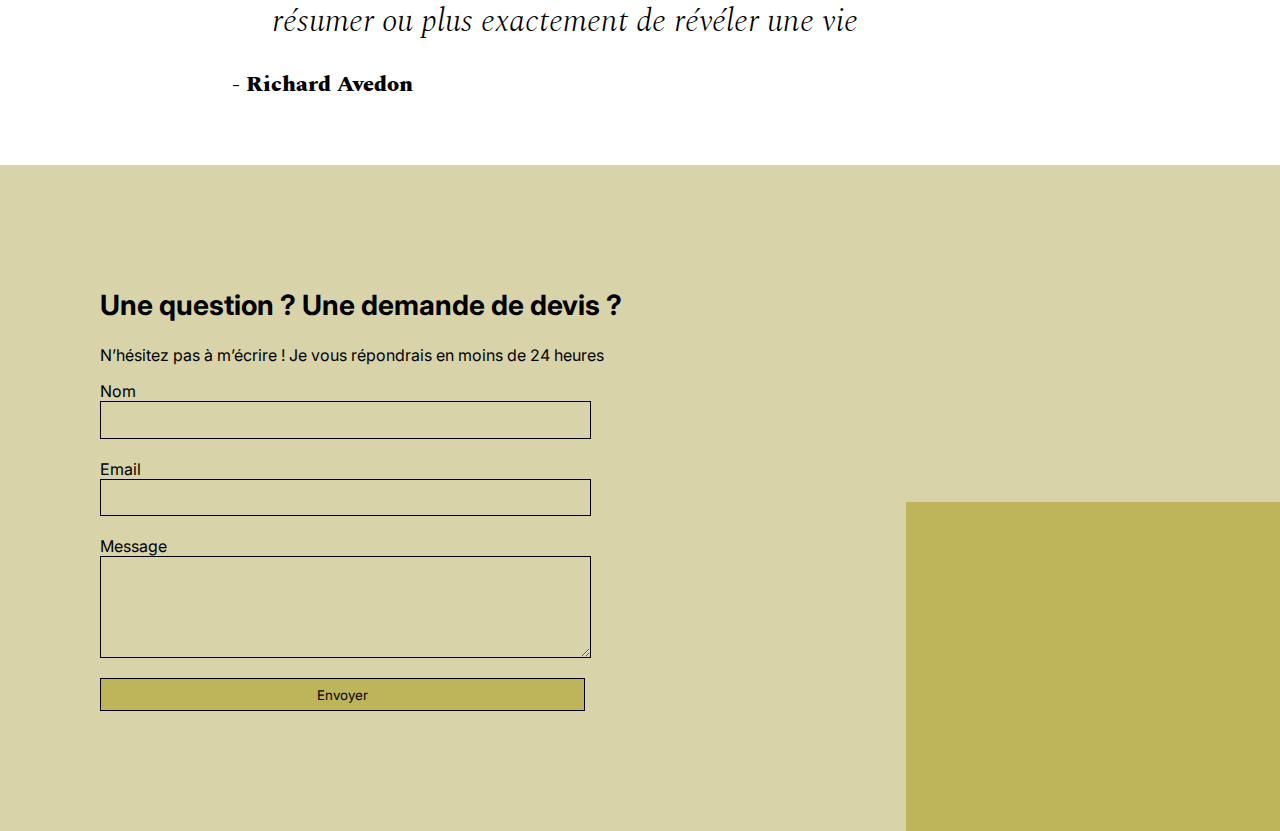
==== commit 746e3f83: "Added width & height prop + h-auto class for carrousel img" ====
--- a/index.html
+++ b/index.html
@@ -36,7 +36,7 @@
 			<li><a href="#gallery">Galerie</a></li>
 			<li><a href="#services">Service</a></li>
 			<li><a href="#contact">Contact</a></li>
-			<li><a class="social-link" href="https://www.instagram.com/ninacarducci.photo/?hl=fr" target="_blank"><img src="assets/images/instagram.webp" alt="Logo Instagram redirigeant vers le compte de Nina Carducci"></a></li>
+			<li><a class="social-link" href="https://www.instagram.com/ninacarducci.photo/?hl=fr" target="_blank"><img src="assets/images/instagram.webp" alt="Logo Instagram redirigeant vers le compte de Nina Carducci" width="40" height="40"></a></li>
 		</ul>
 	</nav>
 </header>
@@ -50,13 +50,13 @@
 			</div>
 			<div class="carousel-inner" itemscope itemtype="https://schema.org/Photograph">
 				<div class="carousel-item active">
-					<img src="./assets/images/slider/ryoji-iwata.webp" class="d-block w-100" alt="Homme en costume traversant un passage clouté" itemprop="image">
+					<img src="./assets/images/slider/ryoji-iwata.webp" class="d-block w-100 h-auto" width="1920" height="888" alt="Homme en costume traversant un passage clouté" itemprop="image">
 				</div>
 				<div class="carousel-item">
-					<img src="./assets/images/slider/nicholas-green.webp" class="d-block w-100" alt="Foule enthousiaste assistant à un concert" itemprop="image">
+					<img src="./assets/images/slider/nicholas-green.webp" class="d-block w-100 h-auto" width="1920" height="888" alt="Foule enthousiaste assistant à un concert" itemprop="image">
 				</div>
 				<div class="carousel-item">
-					<img src="./assets/images/slider/edward-cisneros.webp" class="d-block w-100" alt="Couple s'embrassant lors d'une danse de mariage." itemprop="image">
+					<img src="./assets/images/slider/edward-cisneros.webp" class="d-block w-100 h-auto" width="1920" height="887" alt="Couple s'embrassant lors d'une danse de mariage." itemprop="image">
 				</div>
 			</div>
 			<button class="carousel-control-prev" type="button" data-bs-target="#carouselExampleIndicators" data-bs-slide="prev">
@@ -71,7 +71,7 @@
 	</section>
 	<article id="about" itemscope itemtype="https://schema.org/AboutPage">
 		<div class="picture left">
-			<img loading="lazy" src="./assets/images/nina.webp" alt="Portrait de la photographe Nina Carducci" itemprop="image">
+			<img loading="lazy" src="./assets/images/nina.webp" alt="Portrait de la photographe Nina Carducci" width="1460" height="1456" itemprop="image">
 		</div>
 		<section id="about-me">
 			<h3 class="about-me__title" itemprop="name">A propos de moi</h3>
@@ -84,15 +84,15 @@
 		<h3 class="title">Portfolio</h3>
 		<div class="container py-3" itemscope itemtype="https://schema.org/Photograph">
 			<div class="gallery" style="display: none">
-				<img loading="lazy" data-gallery-tag="Concert" class="gallery-item" src="./assets/images/gallery/concerts/aaron-paul.webp" alt="Vue de la scène et de la foule lors d'un concert" itemprop="image"/>
-				<img loading="lazy" data-gallery-tag="Entreprises" class="gallery-item" src="./assets/images/gallery/entreprise/ali-morshedlou.webp" alt="Portrait d'un homme en costume" itemprop="image"/>
-				<img loading="lazy" data-gallery-tag="Entreprises" class="gallery-item" src="./assets/images/gallery/entreprise/jason-goodman.webp" alt="Femme riant joyeusement avec ses collègues sur son lieu de travail" itemprop="image"/>
-				<img loading="lazy" data-gallery-tag="Mariages" class="gallery-item" src="./assets/images/gallery/mariage/hannah-busing.webp" alt="Mains des mariés se tenant tendrement" itemprop="image"/>
-				<img loading="lazy" data-gallery-tag="Portrait" class="gallery-item" src="./assets/images/gallery/portraits/ade-tunji.webp" alt="Portrait d'un homme ébloui par le soleil" itemprop="image"/>
-				<img loading="lazy" data-gallery-tag="Mariages" class="gallery-item" src="./assets/images/gallery/mariage/jakob-owens.webp" alt="Couple amoureux se regardant dans les yeux en extérieur lors de leur mariage" itemprop="image"/>
-				<img loading="lazy" data-gallery-tag="Portrait" class="gallery-item" src="./assets/images/gallery/portraits/nino-van-prattenburg.webp" alt="Portrait d'une femme portant des lunettes, vue derrière un grillage" itemprop="image"/>
-				<img loading="lazy" data-gallery-tag="Concert" class="gallery-item" src="./assets/images/gallery/concerts/austin-neill.webp" alt="Artiste chantant sur scène lors d'un concert" itemprop="image"/>
-				<img loading="lazy" data-gallery-tag="Entreprises" class="gallery-item" src="./assets/images/gallery/entreprise/mateus-campos-felipe.webp" alt="Femme riant devant son ordinateur au bureau" itemprop="image"/>
+				<img loading="lazy" data-gallery-tag="Concert" class="gallery-item" src="./assets/images/gallery/concerts/aaron-paul.webp" width="960" height="1280" alt="Vue de la scène et de la foule lors d'un concert" itemprop="image"/>
+				<img loading="lazy" data-gallery-tag="Entreprises" class="gallery-item" src="./assets/images/gallery/entreprise/ali-morshedlou.webp" width="853" height="1280" alt="Portrait d'un homme en costume" itemprop="image"/>
+				<img loading="lazy" data-gallery-tag="Entreprises" class="gallery-item" src="./assets/images/gallery/entreprise/jason-goodman.webp" width="1280" height="866" alt="Femme riant joyeusement avec ses collègues sur son lieu de travail" itemprop="image"/>
+				<img loading="lazy" data-gallery-tag="Mariages" class="gallery-item" src="./assets/images/gallery/mariage/hannah-busing.webp" width="1280" height="1024" alt="Mains des mariés se tenant tendrement" itemprop="image"/>
+				<img loading="lazy" data-gallery-tag="Portrait" class="gallery-item" src="./assets/images/gallery/portraits/ade-tunji.webp" width="853" height="1279" alt="Portrait d'un homme ébloui par le soleil" itemprop="image"/>
+				<img loading="lazy" data-gallery-tag="Mariages" class="gallery-item" src="./assets/images/gallery/mariage/jakob-owens.webp" width="853" height="1280" alt="Couple amoureux se regardant dans les yeux en extérieur lors de leur mariage" itemprop="image"/>
+				<img loading="lazy" data-gallery-tag="Portrait" class="gallery-item" src="./assets/images/gallery/portraits/nino-van-prattenburg.webp" width="852" height="1281" alt="Portrait d'une femme portant des lunettes, vue derrière un grillage" itemprop="image"/>
+				<img loading="lazy" data-gallery-tag="Concert" class="gallery-item" src="./assets/images/gallery/concerts/austin-neill.webp" width="1280" height="853" alt="Artiste chantant sur scène lors d'un concert" itemprop="image"/>
+				<img loading="lazy" data-gallery-tag="Entreprises" class="gallery-item" src="./assets/images/gallery/entreprise/mateus-campos-felipe.webp" width="1280" height="784" alt="Femme riant devant son ordinateur au bureau" itemprop="image"/>
 			</div>
 		</div>
 		<div class="quote" itemscope itemtype="https://schema.org/Quotation">
@@ -176,7 +176,7 @@
 			</form>
 		</div>
 		<div class="picture right">
-			<img loading="lazy" src="./assets/images/camera.webp" alt="Appareil photo" itemprop="image">
+			<img loading="lazy" src="./assets/images/camera.webp" alt="Appareil photo" width="2024" height="2020" itemprop="image">
 		</div>
 	</div>
 </footer>
--- a/assets/style-min.css
+++ b/assets/style-min.css
@@ -1 +1 @@
-body{max-width:1920px;margin:auto;}*{font-family:'Inter';font-style:normal;}.top-header{background-color:white;position:sticky;top:0;z-index:1000;display:flex;justify-content:space-between;padding-inline:100px;padding-block:30px;align-items:center;}.top-header .name{font-size:26px;}.nav ul{display:flex;list-style-type:none;font-size:14px;margin-bottom:0;}.nav li{padding-inline:10px;}.nav a{text-decoration:none;color:#000}.social-link img{width:20px;}#about{display:flex;background-color:#F6D2B8;padding-inline:100px;padding-block:100px;position:relative;}.picture.left::before{content:' ';background-color:#E5975F;width:374px;height:329px;position:absolute;bottom:0;left:0;z-index:-1;}.picture{flex:1;margin:0 20px;z-index:0;}.picture img{width:100%;}#about-me{flex:2}.about-me__title{margin-top:1em;margin-bottom:60px;font-size:30px;}.about-me__introduction{font-family:'Spectral';font-weight:800;font-style:italic;width:60%;}#about-me p{width:80%;font-size:14px;}#gallery{}.title{text-align:center;padding-block:2em;}.gallery .nav{justify-content:center;}.nav-pills .nav-link.active,.nav-pills .show>.nav-link{color:#000;background-color:#BEB45A;border-radius:0;}.nav-pills .nav-link{color:#000}.item-column{position:relative;margin-bottom:0!important;padding:0;}.item-column::after{content:"";display:block;padding-bottom:100%;}.gallery-item{position:absolute;width:100%;height:100%;object-fit:cover;padding:.5em;}.mg-prev,.mg-next{width:30px;height:30px;border-radius:00%;justify-content:center;align-items:center;display:flex;font-size:24px;}.quote{font-family:'Spectral';font-style:italic;width:70%;margin:auto;padding-block:3em;}.quote__text{font-family:Spectral;font-style:italic;font-weight:300;}.quote__author{font-family:Spectral;font-weight:800;font-size:22px;}#services{margin:auto;background-color:#A8D5D8;position:relative;}#services .container::before{content:' ';background-color:#1C6474;position:absolute;width:100%;height:30%;bottom:0;left:0;z-index:0;}#services .container{justify-content:space-between;display:flex;padding:2em 0;}.service{background-color:white;max-width:390px;width:30%;height:337px;padding:1em;display:flex;flex-direction:column;justify-content:space-between;z-index:1;}#contact{margin:auto;background-color:#D8D3A8;position:relative;padding-inline:100px;padding-block:100px;}#contact .container{display:flex;}.picture.right::before{content:' ';background-color:#BEB45A;width:374px;height:329px;position:absolute;bottom:0;right:0;z-index:-1;}.form-container{flex:2;}form{display:flex;flex-direction:column;width:70%;align-items:flex-start;}form input{width:100%;background-color:transparent;border:solid 1px;height:2.5em;margin-bottom:20px;}form textarea{width:100%;background-color:transparent;border:solid 1px;height:5em;line-height:2.5em;font-size:1.2em;margin-bottom:20px;}input[type="submit"]{background-color:#BEB45A;padding:.5em 1em}@media all and (max-width:1180px){.picture{flex:2}#about,#contact .container{align-items:center}.about-me__title{margin-top:0;margin-bottom:1em}#about-me h6,#about-me p{width:100%}}@media all and (max-width:1000px){#about{flex-direction:column}.picture{width:50%}.picture.left::before{width:100%;height:30%;position:absolute;bottom:auto;top:0;left:0;z-index:-1}.about-me__title{text-align:center;margin-top:1em}#services .container{flex-direction:column}.service{width:100%;max-width:100%;height:auto;margin:2em 0}.service__description{margin-bottom:1em}#services .container::before{width:30%;height:100%;bottom:0;right:0;left:auto;z-index:0}#contact .container{flex-direction:column}#contact .picture.right{margin-top:1em}.picture.right::before{width:100%;height:30%;position:absolute;bottom:0;right:0;z-index:-1}}@media all and (max-width:650px){.top-header{flex-direction:column;padding-inline:0}.top-header .nav,.top-header .nav ul{width:100%;padding:0 0 0 0}.top-header .nav li{flex:1;padding-block:1em;text-align:center}.picture.left::before,.picture.right::before{height:150px}#services .container{align-items:center}.service{max-width:90%}#about,#contact{padding-inline:2em;padding-block:2em}form{width:100%}.picture{width:80%}}+body{max-width:1920px;margin:auto;}*{font-family:'Inter';font-style:normal;}.top-header{background-color:white;position:sticky;top:0;z-index:1000;display:flex;justify-content:space-between;padding-inline:100px;padding-block:30px;align-items:center;}.top-header .name{font-size:26px;}.nav ul{display:flex;list-style-type:none;font-size:14px;margin-bottom:0;}.nav li{padding-inline:10px;}.nav a{text-decoration:none;color:#000}.social-link img{width:20px;height:auto;}#about{display:flex;background-color:#F6D2B8;padding-inline:100px;padding-block:100px;position:relative;}.picture.left::before{content:' ';background-color:#E5975F;width:374px;height:329px;position:absolute;bottom:0;left:0;z-index:-1;}.picture{flex:1;margin:0 20px;z-index:0;}.picture img{width:100%;height:auto;}#about-me{flex:2}.about-me__title{margin-top:1em;margin-bottom:60px;font-size:30px;}.about-me__introduction{font-family:'Spectral';font-weight:800;font-style:italic;width:60%;}#about-me p{width:80%;font-size:14px;}.title{text-align:center;padding-block:2em;}.gallery .nav{justify-content:center;}.nav-pills .nav-link.active,.nav-pills .show>.nav-link{color:#000;background-color:#BEB45A;border-radius:0;}.nav-pills .nav-link{color:#000}.item-column{position:relative;margin-bottom:0!important;padding:0;}.item-column::after{content:"";display:block;padding-bottom:100%;}.gallery-item{position:absolute;width:100%;height:100%;object-fit:cover;padding:.5em;}.mg-prev,.mg-next{width:30px;height:30px;border-radius:00%;justify-content:center;align-items:center;display:flex;font-size:24px;}.quote{font-family:'Spectral';font-style:italic;width:70%;margin:auto;padding-block:3em;}.quote__text{font-family:Spectral;font-style:italic;font-weight:300;}.quote__author{font-family:Spectral;font-weight:800;font-size:22px;}#services{margin:auto;background-color:#A8D5D8;position:relative;}#services .container::before{content:' ';background-color:#1C6474;position:absolute;width:100%;height:30%;bottom:0;left:0;z-index:0;}#services .container{justify-content:space-between;display:flex;padding:2em 0;}.service{background-color:white;max-width:390px;width:30%;height:337px;padding:1em;display:flex;flex-direction:column;justify-content:space-between;z-index:1;}#contact{margin:auto;background-color:#D8D3A8;position:relative;padding-inline:100px;padding-block:100px;}#contact .container{display:flex;}.picture.right::before{content:' ';background-color:#BEB45A;width:374px;height:329px;position:absolute;bottom:0;right:0;z-index:-1;}.form-container{flex:2;}form{display:flex;flex-direction:column;width:70%;align-items:flex-start;}form input{width:100%;background-color:transparent;border:solid 1px;height:2.5em;margin-bottom:20px;}form textarea{width:100%;background-color:transparent;border:solid 1px;height:5em;line-height:2.5em;font-size:1.2em;margin-bottom:20px;}input[type="submit"]{background-color:#BEB45A;padding:.5em 1em}@media all and (max-width:1180px){.picture{flex:2}#about,#contact .container{align-items:center}.about-me__title{margin-top:0;margin-bottom:1em}#about-me h6,#about-me p{width:100%}}@media all and (max-width:1000px){#about{flex-direction:column}.picture{width:50%}.picture.left::before{width:100%;height:30%;position:absolute;bottom:auto;top:0;left:0;z-index:-1}.about-me__title{text-align:center;margin-top:1em}#services .container{flex-direction:column}.service{width:100%;max-width:100%;height:auto;margin:2em 0}.service__description{margin-bottom:1em}#services .container::before{width:30%;height:100%;bottom:0;right:0;left:auto;z-index:0}#contact .container{flex-direction:column}#contact .picture.right{margin-top:1em}.picture.right::before{width:100%;height:30%;position:absolute;bottom:0;right:0;z-index:-1}}@media all and (max-width:650px){.top-header{flex-direction:column;padding-inline:0}.top-header .nav,.top-header .nav ul{width:100%;padding:0 0 0 0}.top-header .nav li{flex:1;padding-block:1em;text-align:center}.picture.left::before,.picture.right::before{height:150px}#services .container{align-items:center}.service{max-width:90%}#about,#contact{padding-inline:2em;padding-block:2em}form{width:100%}.picture{width:80%}}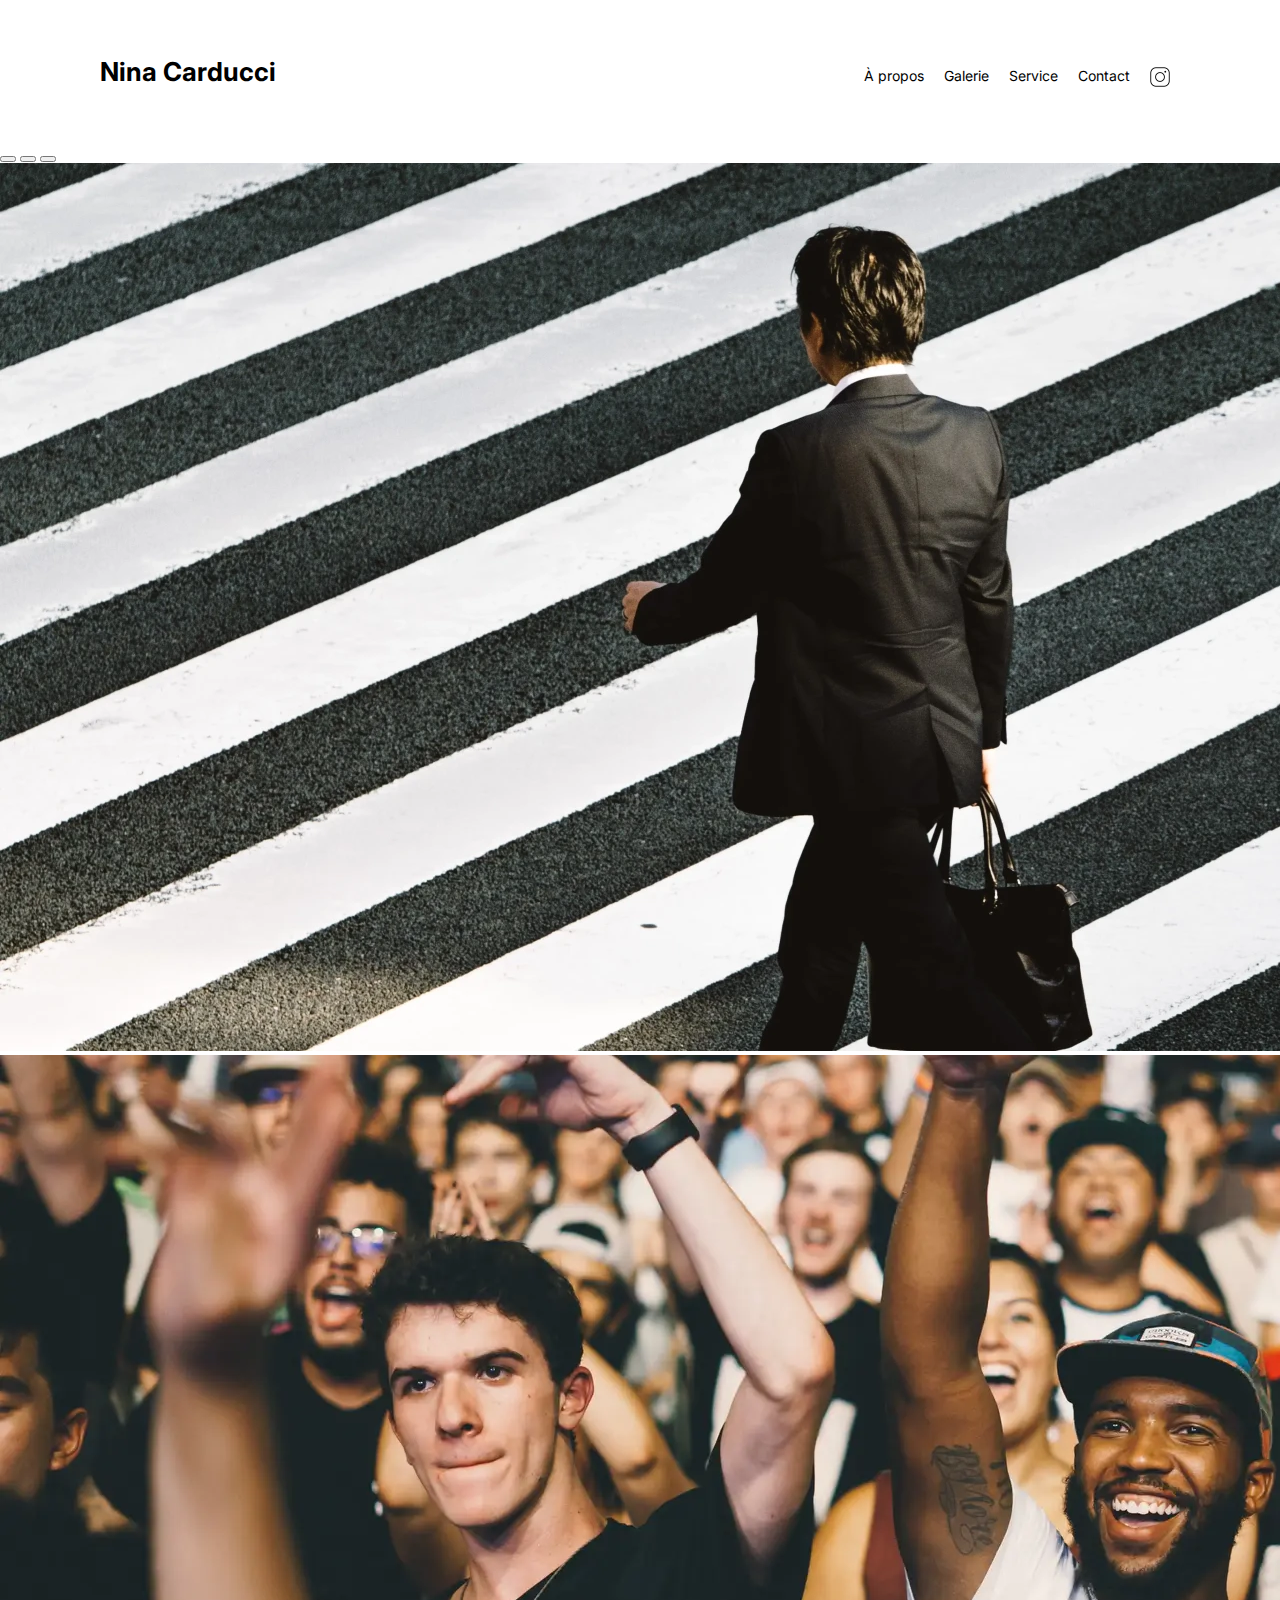
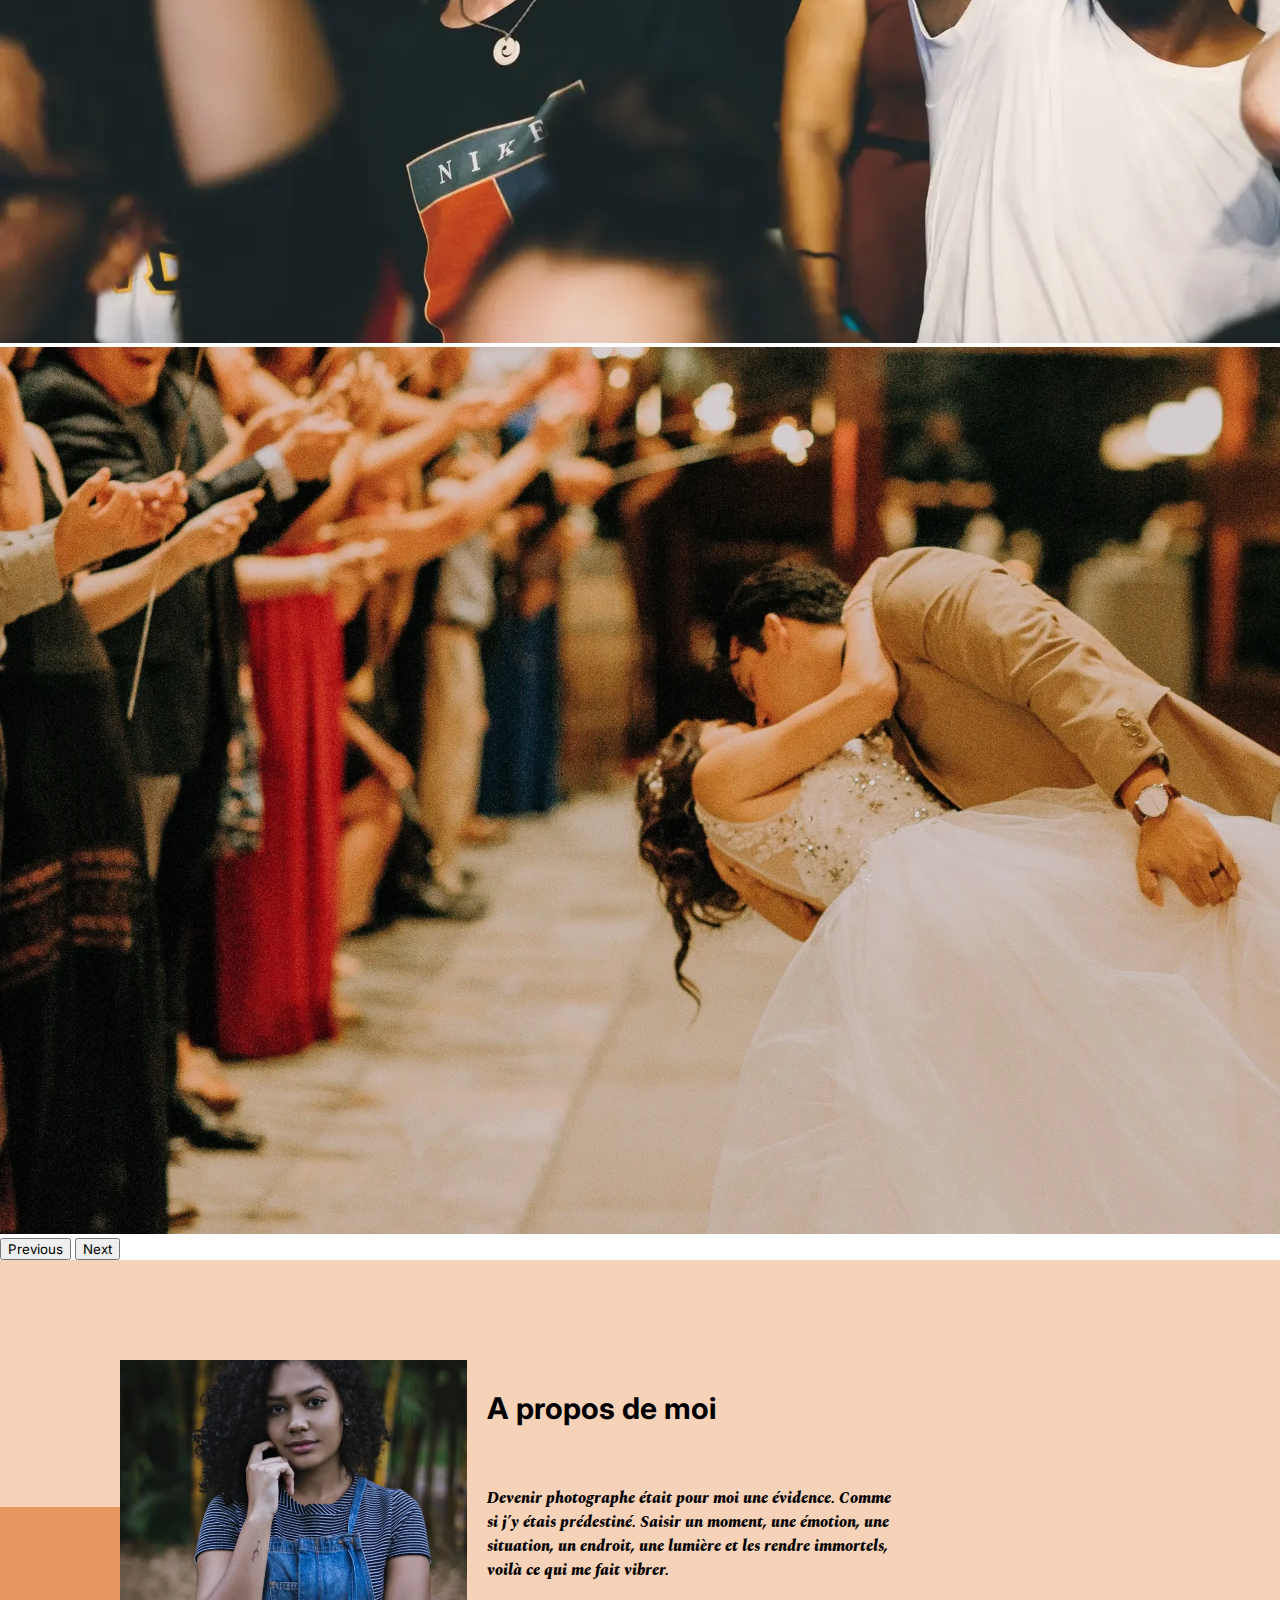
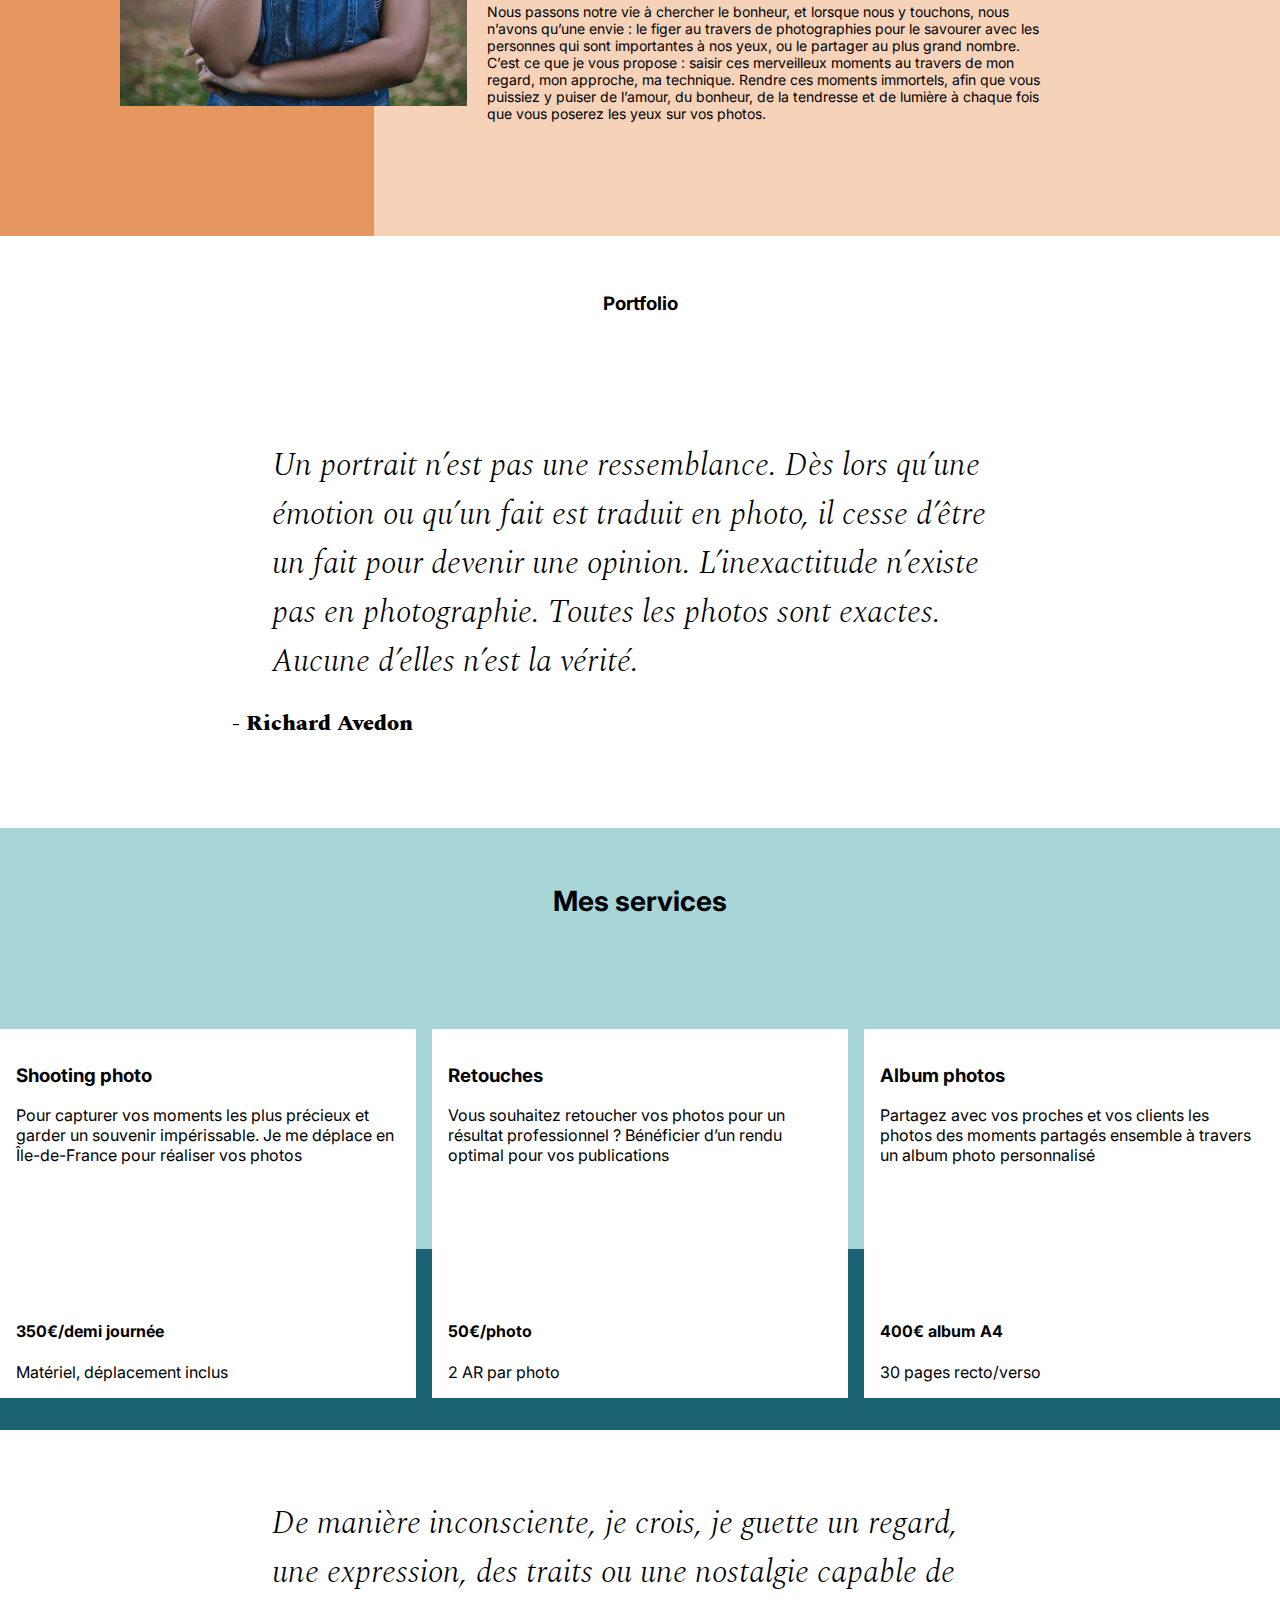
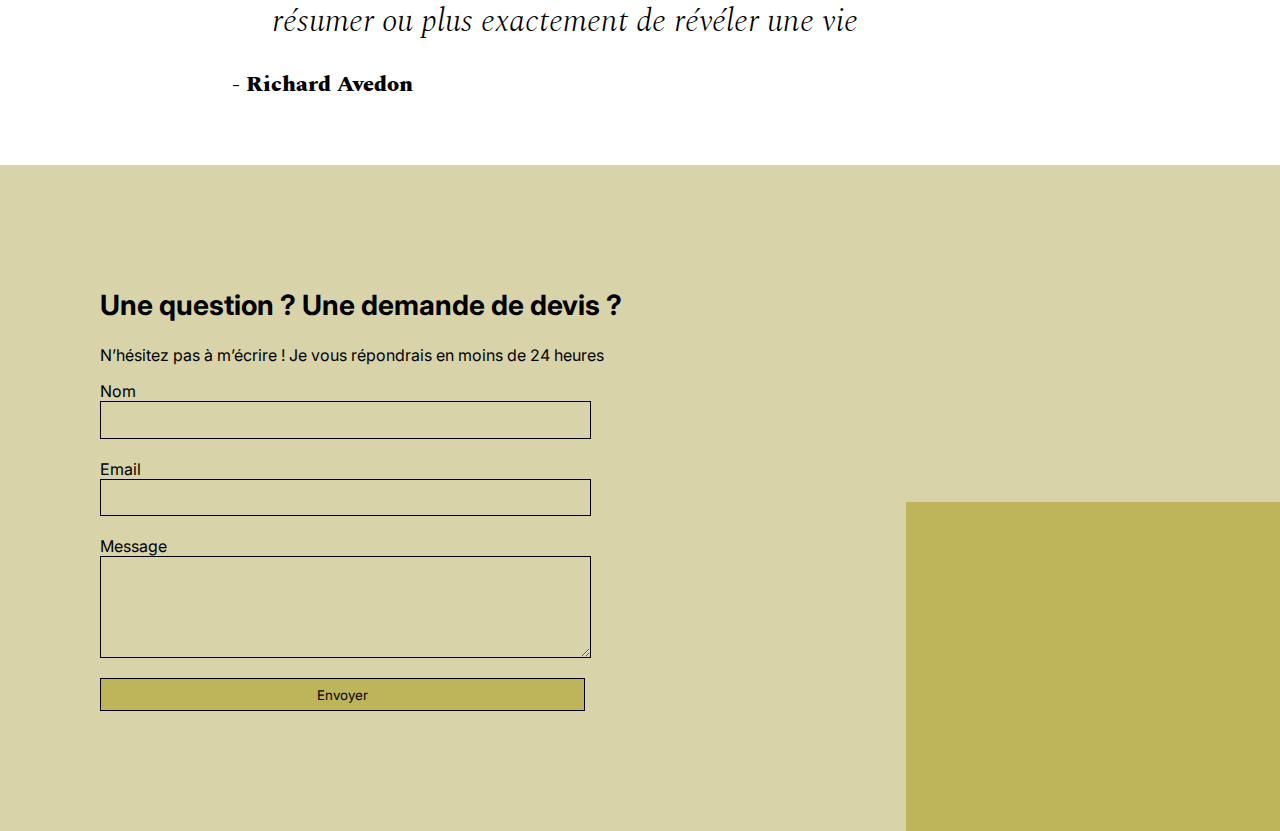
==== commit d7e8d690: "Resized and adjust width & height of nina.webp and camera.webp" ====
--- a/index.html
+++ b/index.html
@@ -71,7 +71,7 @@
 	</section>
 	<article id="about" itemscope itemtype="https://schema.org/AboutPage">
 		<div class="picture left">
-			<img loading="lazy" src="./assets/images/nina.webp" alt="Portrait de la photographe Nina Carducci" width="1460" height="1456" itemprop="image">
+			<img loading="lazy" src="./assets/images/nina.webp" alt="Portrait de la photographe Nina Carducci" width="1280" height="1276" itemprop="image">
 		</div>
 		<section id="about-me">
 			<h3 class="about-me__title" itemprop="name">A propos de moi</h3>
@@ -176,7 +176,7 @@
 			</form>
 		</div>
 		<div class="picture right">
-			<img loading="lazy" src="./assets/images/camera.webp" alt="Appareil photo" width="2024" height="2020" itemprop="image">
+			<img loading="lazy" src="./assets/images/camera.webp" alt="Appareil photo" width="1280" height="1277" itemprop="image">
 		</div>
 	</div>
 </footer>
